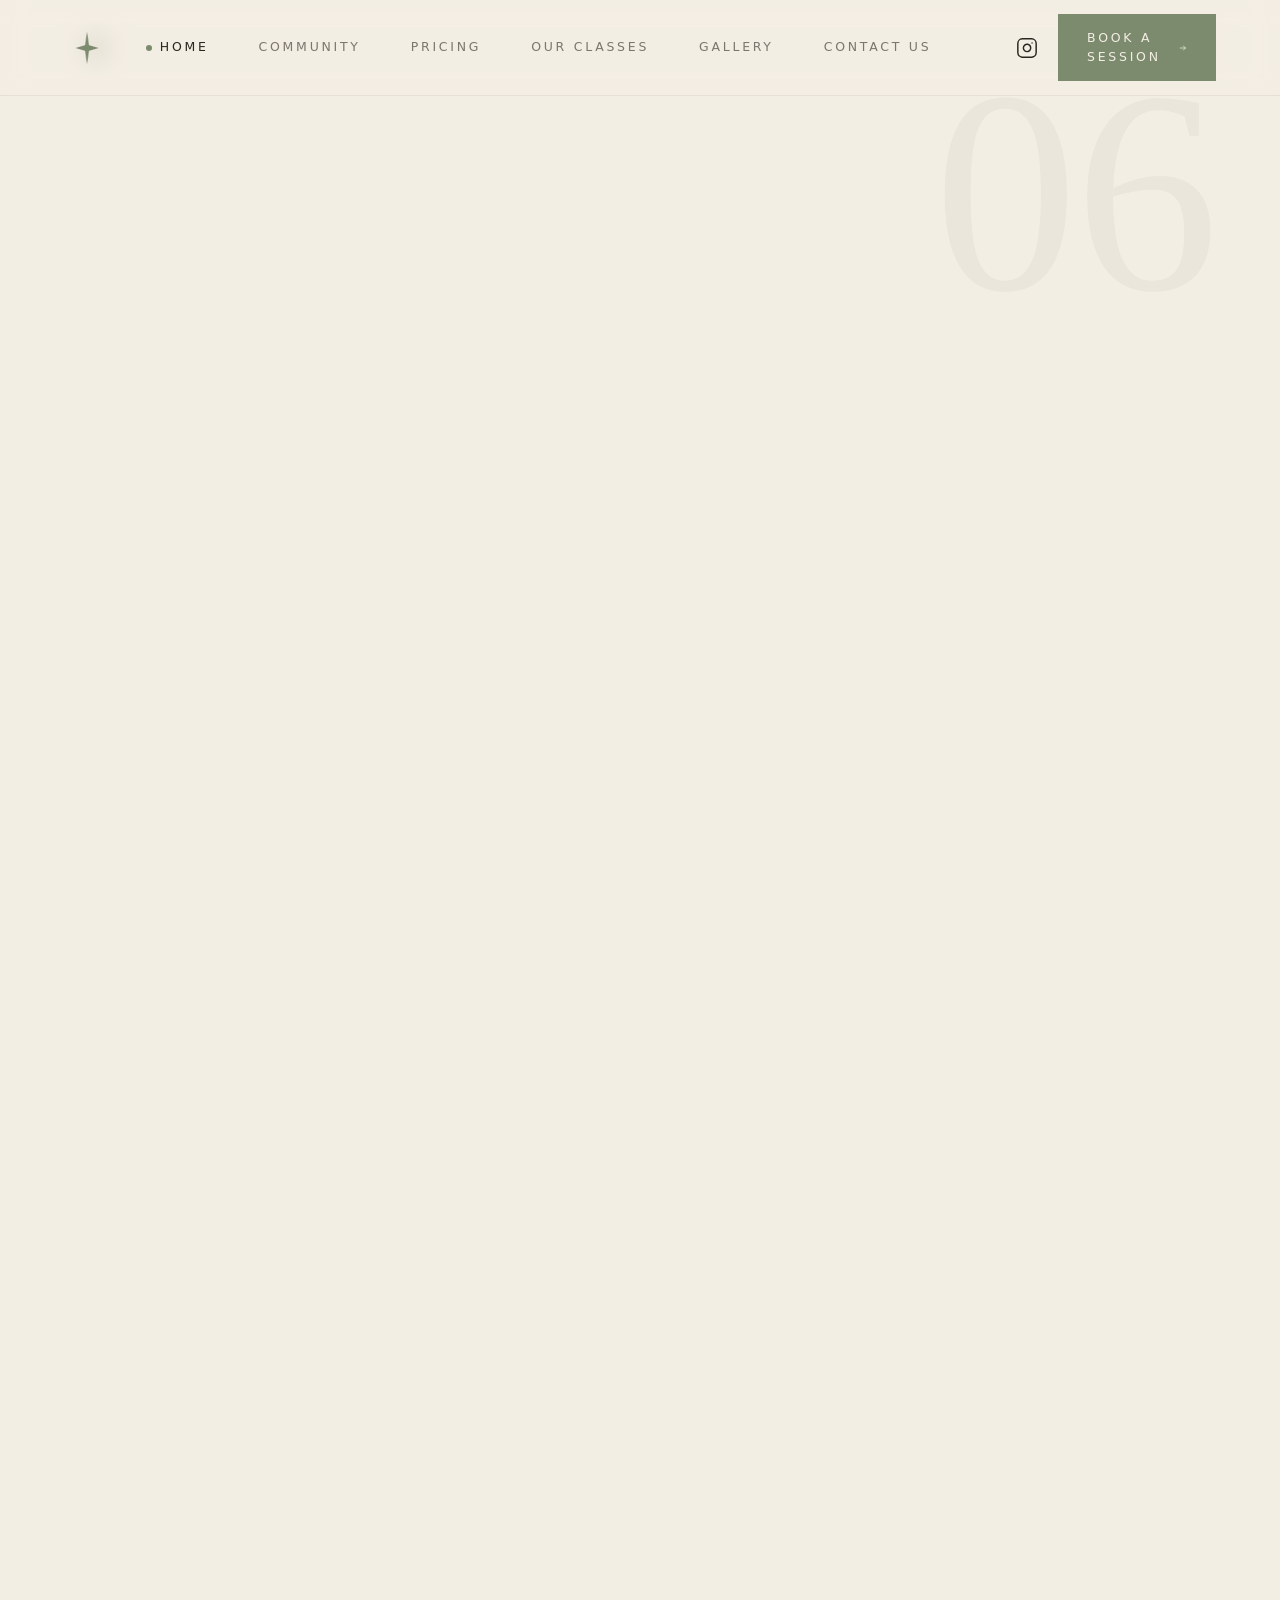
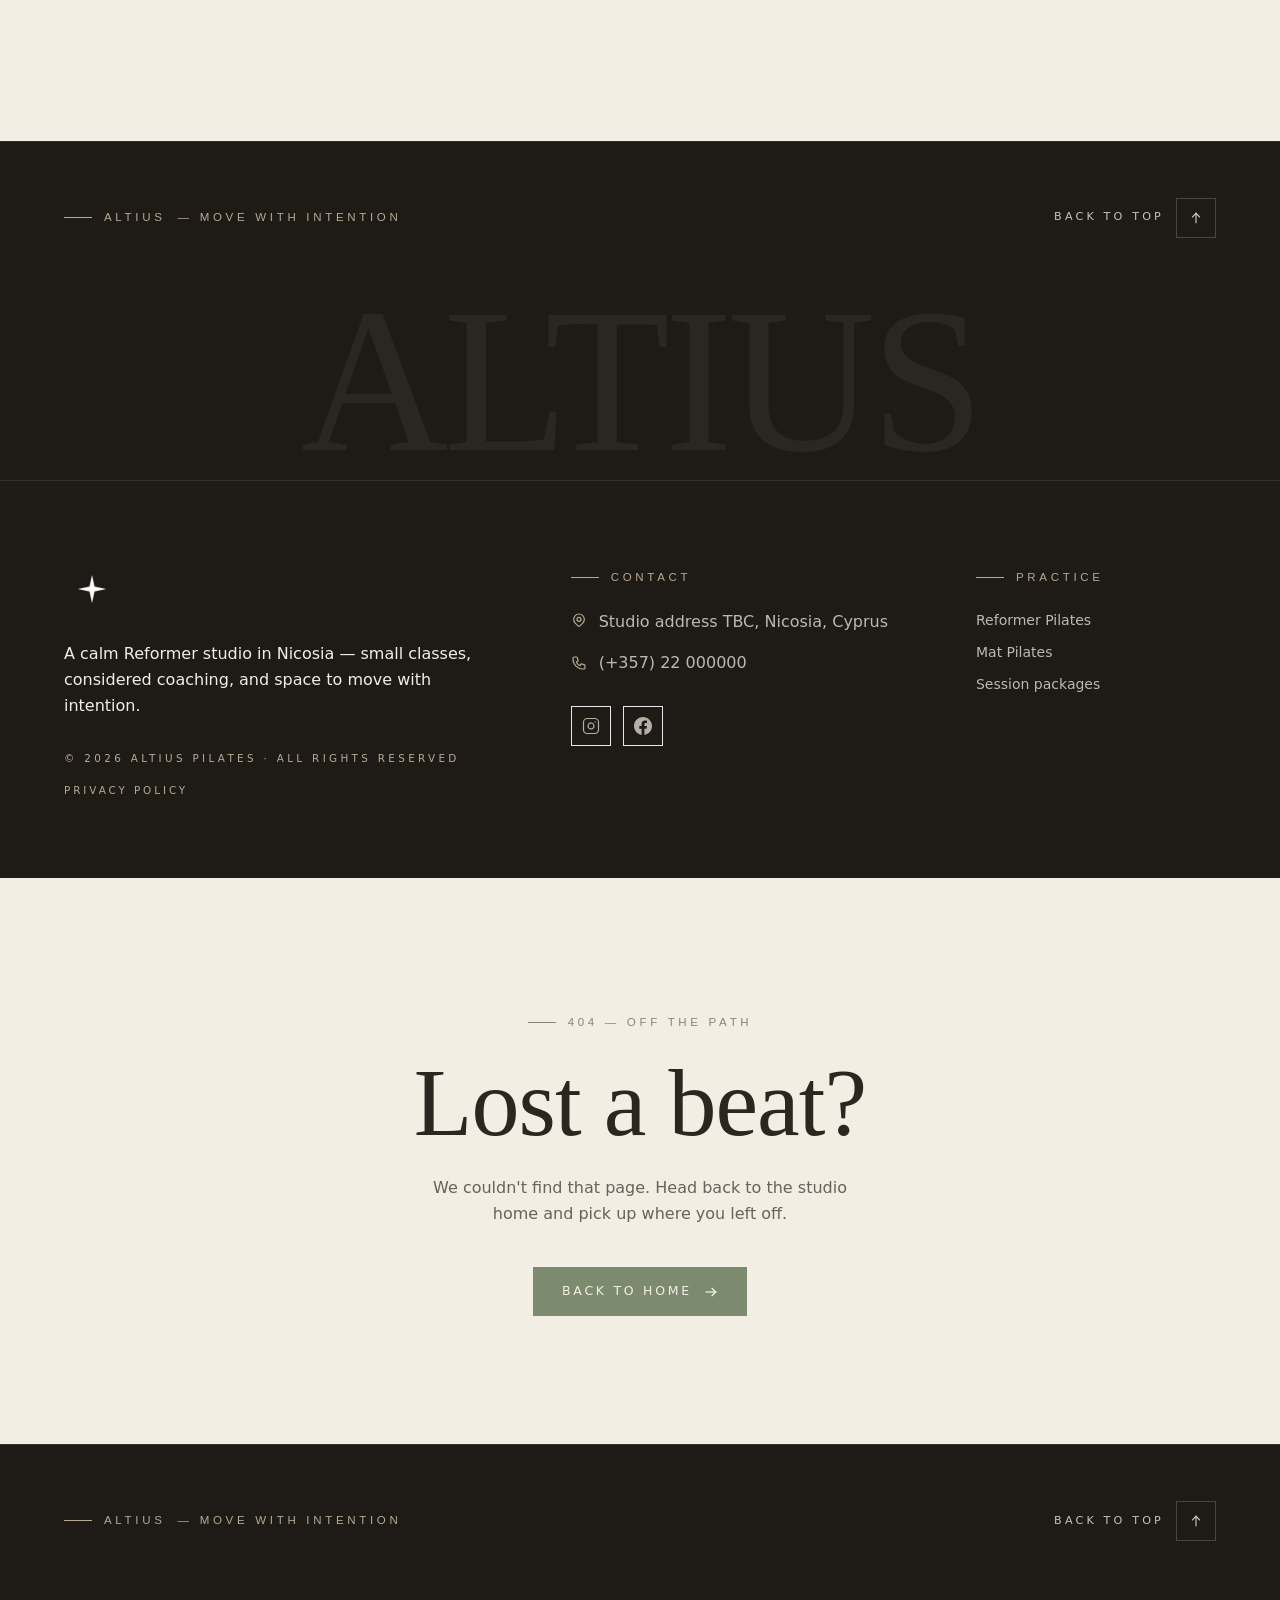
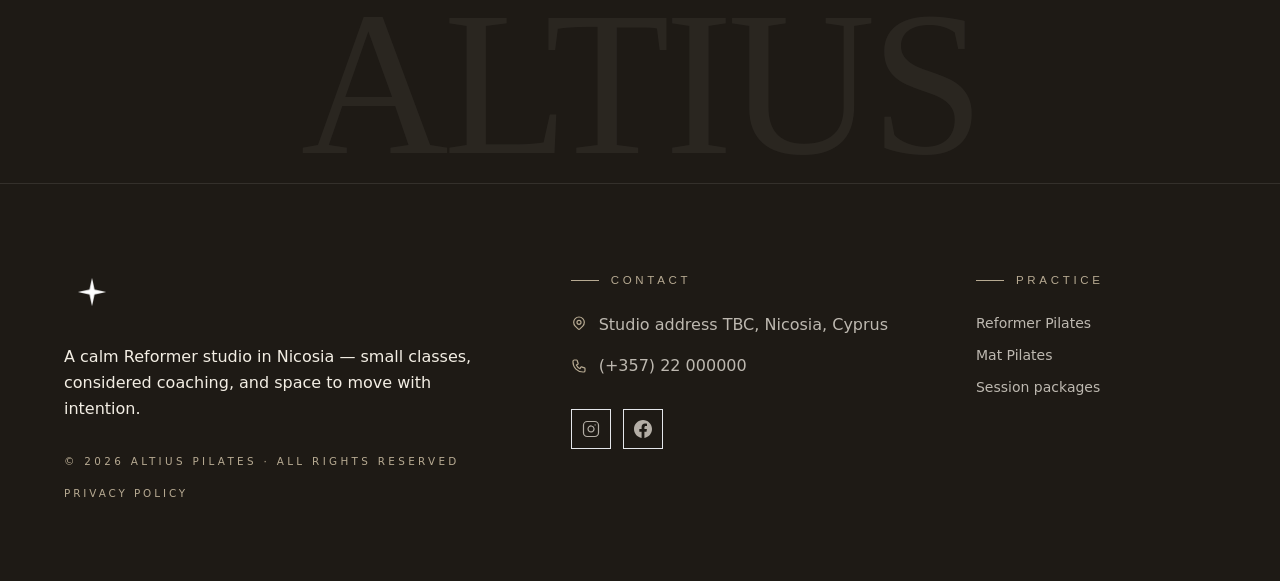
==== contact/index.html @ 701f4c94 "Deploy built site on Thu Aug 13 08:18:21 UTC 2026" ====
<!DOCTYPE html><html lang="en"><head><title data-rh="true">Contact Altius Pilates | Nicosia Reformer Studio</title><meta data-rh="true" name="robots" content="index, follow, max-image-preview:large, max-snippet:-1"><meta data-rh="true" name="twitter:description" content="Reformer Pilates in Nicosia, Cyprus. Small classes, private sessions, and a calm studio built to help you move with intention."><meta data-rh="true" name="description" content="Visit Altius Pilates at Studio address TBC, Nicosia, Cyprus. Call (+357) 22 000000. Book a first session or ask about Reformer classes."><meta data-rh="true" property="og:type" content="website"><meta data-rh="true" property="og:url" content="https://altiuspilatesstudio.com/contact/"><meta data-rh="true" property="og:title" content="Contact Altius Pilates | Nicosia Reformer Studio"><meta data-rh="true" property="og:description" content="Studio address TBC, Nicosia, Cyprus. (+357) 22 000000."><meta data-rh="true" name="twitter:card" content="summary_large_image"><meta data-rh="true" name="twitter:url" content="https://altiuspilatesstudio.com/contact/"><meta data-rh="true" name="twitter:title" content="Contact Altius Pilates | Nicosia Reformer Studio"><link data-rh="true" rel="canonical" href="https://altiuspilatesstudio.com/contact/"><script data-rh="true" type="application/ld+json">{"@context":"https://schema.org","@type":"ExerciseGym","@id":"https://altiuspilatesstudio.com/#studio","name":"Altius Pilates Reformer Studio","alternateName":"Altius Pilates","description":"Altius Pilates is a Reformer Pilates studio in Nicosia, Cyprus offering small-group classes, private sessions and beginner-friendly training.","url":"https://altiuspilatesstudio.com","telephone":"+35722000000","email":"info@altiuspilatesstudio.com","priceRange":"€€","image":["https://altiuspilatesstudio.com/Logo.png","https://altiuspilatesstudio.com/og-image.jpg"],"address":{"@type":"PostalAddress","streetAddress":"Studio address TBC","addressLocality":"Nicosia","addressRegion":"Nicosia District","postalCode":"1061","addressCountry":"CY"},"geo":{"@type":"GeoCoordinates","latitude":"35.1856","longitude":"33.3823"},"hasMap":"https://maps.google.com/?q=Nicosia+Cyprus","openingHoursSpecification":[{"@type":"OpeningHoursSpecification","dayOfWeek":["Monday","Tuesday","Wednesday","Thursday","Friday"],"opens":"08:00","closes":"20:00"},{"@type":"OpeningHoursSpecification","dayOfWeek":["Saturday"],"opens":"09:00","closes":"14:00"}],"sameAs":["https://www.instagram.com/altiuspilatesstudio/","https://www.facebook.com/altiuspilatesstudio/"],"amenityFeature":[{"@type":"LocationFeatureSpecification","name":"Reformer Pilates","value":true},{"@type":"LocationFeatureSpecification","name":"Mat Pilates","value":true},{"@type":"LocationFeatureSpecification","name":"Private Sessions","value":true},{"@type":"LocationFeatureSpecification","name":"Beginner Friendly","value":true}],"areaServed":{"@type":"City","name":"Nicosia","sameAs":"https://en.wikipedia.org/wiki/Nicosia"}}</script><script data-rh="true" type="application/ld+json">{"@context":"https://schema.org","@type":"Organization","name":"Altius Pilates","url":"https://altiuspilatesstudio.com","logo":"https://altiuspilatesstudio.com/Logo.png","sameAs":["https://www.instagram.com/altiuspilatesstudio/","https://www.facebook.com/altiuspilatesstudio/"],"contactPoint":{"@type":"ContactPoint","telephone":"+35722000000","contactType":"customer service","areaServed":"CY","availableLanguage":["English","Greek"]}}</script><script data-rh="true" type="application/ld+json">{"@context":"https://schema.org","@type":"WebSite","name":"Altius Pilates Reformer Studio","url":"https://altiuspilatesstudio.com","publisher":{"@id":"https://altiuspilatesstudio.com/#studio"}}</script><script data-rh="true" type="application/ld+json">{"@context":"https://schema.org","@type":"ItemList","itemListElement":[{"@type":"SiteNavigationElement","position":1,"name":"Pricing","description":"Reformer Pilates session packages from a single class to 16-session packs","url":"https://altiuspilatesstudio.com/pricing/"},{"@type":"SiteNavigationElement","position":2,"name":"Classes","description":"Reformer, mat, private and beginner Pilates classes","url":"https://altiuspilatesstudio.com/classes/"},{"@type":"SiteNavigationElement","position":3,"name":"Gallery","description":"A look inside the Altius Pilates reformer studio","url":"https://altiuspilatesstudio.com/gallery/"},{"@type":"SiteNavigationElement","position":4,"name":"Community","description":"Studio life and daily movement from the Altius circle","url":"https://altiuspilatesstudio.com/community/"},{"@type":"SiteNavigationElement","position":5,"name":"Contact","description":"Visit Altius Pilates at Studio address TBC, Nicosia, Cyprus","url":"https://altiuspilatesstudio.com/contact/"}]}</script><script data-rh="true" type="application/ld+json">{"@context":"https://schema.org","@type":"ContactPage","name":"Contact Altius Pilates Nicosia","description":"Visit Altius Pilates Reformer Studio at Studio address TBC, Nicosia, Cyprus. Call (+357) 22 000000.","url":"https://altiuspilatesstudio.com/contact/","mainEntity":{"@id":"https://altiuspilatesstudio.com/#studio"}}</script><script data-rh="true" type="application/ld+json">{"@context":"https://schema.org","@type":"BreadcrumbList","itemListElement":[{"@type":"ListItem","position":1,"name":"Home","item":"https://altiuspilatesstudio.com/"},{"@type":"ListItem","position":2,"name":"Contact","item":"https://altiuspilatesstudio.com/contact/"}]}</script>
    <meta charset="UTF-8">
    <meta name="viewport" content="width=device-width, initial-scale=1.0, viewport-fit=cover">

    <!-- Favicons / icons -->
    <link rel="icon" type="image/png" sizes="32x32" href="/favicon-32.png">
    <link rel="icon" type="image/png" sizes="16x16" href="/favicon-16.png">
    <link rel="apple-touch-icon" sizes="180x180" href="/apple-touch-icon.png">
    <link rel="manifest" href="/site.webmanifest">

    <!-- Site-wide, immutable meta. Per-page <title>, description,
         canonical, robots, OG url/title/description and Twitter
         url/title/description are owned by React (DefaultMeta +
         per-page <Head>) so each pre-rendered route gets the right
         values. -->
    <meta name="author" content="Altius Pilates Reformer Studio">
    <meta name="language" content="English">

    <!-- Geographic Meta Tags for Local SEO -->
    <meta name="geo.region" content="CY-01">
    <meta name="geo.placename" content="Nicosia">
    <meta name="geo.position" content="35.1856;33.3823">
    <meta name="ICBM" content="35.1856, 33.3823">

    <!-- Open Graph / Facebook — site-wide tags only.
         og:image / twitter:image URLs must match SITE_ORIGIN in src/shared/siteOrigin.ts -->
    <meta property="og:type" content="website">
    <meta property="og:image" content="https://altiuspilatesstudio.com/og-image.jpg">
    <meta property="og:image:type" content="image/jpeg">
    <meta property="og:image:width" content="1200">
    <meta property="og:image:height" content="630">
    <meta property="og:image:alt" content="Altius Pilates Reformer Studio in Nicosia, Cyprus">
    <meta property="og:locale" content="en_US">
    <meta property="og:site_name" content="Altius Pilates Nicosia">

    <!-- Twitter Card — site-wide tags only. -->
    <meta name="twitter:card" content="summary_large_image">
    <meta name="twitter:image" content="https://altiuspilatesstudio.com/og-image.jpg">
    <meta name="twitter:image:alt" content="Altius Pilates Reformer Studio in Nicosia, Cyprus">

    <!-- PWA / mobile theme -->
    <meta name="theme-color" content="#F3EEE4">
    <meta name="color-scheme" content="light">
    <meta name="apple-mobile-web-app-capable" content="yes">
    <meta name="mobile-web-app-capable" content="yes">
    <meta name="apple-mobile-web-app-status-bar-style" content="default">
    <meta name="apple-mobile-web-app-title" content="Altius Pilates">
    <meta name="format-detection" content="telephone=yes">

    <!-- Critical inline CSS: prevents white flash before bundle loads and reserves layout -->
    <style>
      html,
      body {
        margin: 0;
        padding: 0;
        background-color: #F3EEE4;
        color: #2B2620;
        min-height: 100%;
        font-family: "Montserrat", system-ui, -apple-system, "Segoe UI", Roboto, sans-serif;
      }
      #root {
        min-height: 100vh;
      }
    </style>
    <script type="module" crossorigin="" src="/assets/app-d149e1eb.js"></script>
    <link rel="modulepreload" crossorigin="" href="/assets/vendor-5b052182.js">
    <link rel="modulepreload" crossorigin="" href="/assets/react-68c4532c.js">
    <link rel="modulepreload" crossorigin="" href="/assets/ui-62d89ad9.js">
    <link rel="stylesheet" href="/assets/index-f68e1a5a.css">
  <link rel="preload" as="image" href="/assets/Logo-b134675a.png" crossorigin=""><link rel="preload" as="font" type="font/woff2" href="/assets/montserrat-latin-300-normal-a04fdaae.woff2" crossorigin=""><link rel="preload" as="font" type="font/woff2" href="/assets/montserrat-latin-300-normal-30a9d5f5.woff" crossorigin=""><link rel="preload" as="font" type="font/woff2" href="/assets/montserrat-latin-400-normal-e66bcd27.woff2" crossorigin=""><link rel="preload" as="font" type="font/woff2" href="/assets/montserrat-latin-400-normal-6a7d6a30.woff" crossorigin=""><link rel="preload" as="font" type="font/woff2" href="/assets/montserrat-latin-500-normal-2b53300f.woff2" crossorigin=""><link rel="preload" as="font" type="font/woff2" href="/assets/montserrat-latin-500-normal-7ad98b2c.woff" crossorigin=""><link rel="preload" as="font" type="font/woff2" href="/assets/montserrat-latin-600-normal-d857325c.woff2" crossorigin=""><link rel="preload" as="font" type="font/woff2" href="/assets/montserrat-latin-600-normal-97ec5882.woff" crossorigin=""><link rel="preload" as="font" type="font/woff2" href="/assets/fraunces-latin-400-normal-e558f394.woff2" crossorigin=""><link rel="preload" as="font" type="font/woff2" href="/assets/fraunces-latin-400-normal-69544243.woff" crossorigin=""><link rel="preload" as="font" type="font/woff2" href="/assets/fraunces-latin-500-normal-7975c1ef.woff2" crossorigin=""><link rel="preload" as="font" type="font/woff2" href="/assets/fraunces-latin-500-normal-3f090b71.woff" crossorigin=""><link rel="preload" as="font" type="font/woff2" href="/assets/fraunces-latin-600-normal-3a1de771.woff2" crossorigin=""><link rel="preload" as="font" type="font/woff2" href="/assets/fraunces-latin-600-normal-d78e988f.woff" crossorigin=""><link rel="modulepreload" crossorigin="" href="/assets/ContactPage-24940325.js"><link rel="preload" as="image" href="/assets/ContactUsPageGraphic-ad959aef.webp" crossorigin=""></head>
  <body>
    <div id="root" data-server-rendered="true"><a href="#main" class="skip-link">Skip to content</a><div class="app"><nav><div class="bg-canvas/50 backdrop-blur-md border-b border-ink/5 h-20 md:h-24 fixed top-0 z-30 flex items-center w-full transition-all duration-500 ease-out"><div class="mx-auto w-[92%] md:w-[90%] flex items-center justify-between gap-8"><a class="flex items-center group focus-ring py-1" aria-label="Altius Pilates home" href="/"><img src="/assets/Logo-b134675a.png" alt="Altius Pilates" width="120" height="120" decoding="async" class="h-12 md:h-16 w-auto transition-all duration-500"></a><button type="button" aria-label="Open navigation menu" aria-expanded="false" aria-controls="mobile-nav-drawer" class="inline-flex items-center justify-center w-12 h-12 border border-ink/15 text-ink hover:bg-ink hover:text-canvas active:bg-espresso active:text-canvas transition-colors duration-300"><svg xmlns="http://www.w3.org/2000/svg" viewBox="0 0 24 24" fill="currentColor" aria-hidden="true" class="h-5 w-5"><path fill-rule="evenodd" d="M3 6.75A.75.75 0 013.75 6h16.5a.75.75 0 010 1.5H3.75A.75.75 0 013 6.75zM3 12a.75.75 0 01.75-.75h16.5a.75.75 0 010 1.5H3.75A.75.75 0 013 12zm0 5.25a.75.75 0 01.75-.75h16.5a.75.75 0 010 1.5H3.75a.75.75 0 01-.75-.75z" clip-rule="evenodd"></path></svg></button></div></div><div class="fixed inset-0 z-40 bg-espresso/55 backdrop-blur-md transition-opacity duration-300 opacity-0 pointer-events-none" aria-hidden="true"></div><div id="mobile-nav-drawer" class="fixed right-0 top-0 z-50 h-[100dvh] w-[360px] max-w-[88vw] bg-canvas border-l border-ink/10
          flex flex-col transition-transform duration-500 ease-out
          translate-x-full" role="dialog" aria-modal="true" aria-label="Mobile navigation" aria-hidden="true"><div class="flex items-center justify-between px-6 sm:px-7 py-5 border-b border-ink/10"><span class="eyebrow text-stone">Menu</span><button type="button" aria-label="Close navigation menu" class="inline-flex items-center justify-center w-11 h-11 border border-ink/15 text-ink hover:bg-ink hover:text-canvas active:bg-espresso active:text-canvas transition-colors duration-300"><svg xmlns="http://www.w3.org/2000/svg" viewBox="0 0 24 24" fill="currentColor" aria-hidden="true" class="h-5 w-5"><path fill-rule="evenodd" d="M5.47 5.47a.75.75 0 011.06 0L12 10.94l5.47-5.47a.75.75 0 111.06 1.06L13.06 12l5.47 5.47a.75.75 0 11-1.06 1.06L12 13.06l-5.47 5.47a.75.75 0 01-1.06-1.06L10.94 12 5.47 6.53a.75.75 0 010-1.06z" clip-rule="evenodd"></path></svg></button></div><nav class="flex flex-col px-6 sm:px-7 py-6 gap-1 overflow-y-auto" aria-label="Primary navigation"><a class="group flex items-center gap-4 py-3.5 border-b border-ink/5 transition-colors duration-300 min-h-[48px] text-ink/70 hover:text-ink active:text-ink" href="/"><span class="text-xs font-mono text-stone tabular-nums w-6" aria-hidden="true">01</span><span class="display text-3xl">Home</span></a><a class="group flex items-center gap-4 py-3.5 border-b border-ink/5 transition-colors duration-300 min-h-[48px] text-ink/70 hover:text-ink active:text-ink" href="/community/"><span class="text-xs font-mono text-stone tabular-nums w-6" aria-hidden="true">02</span><span class="display text-3xl">Community</span></a><a class="group flex items-center gap-4 py-3.5 border-b border-ink/5 transition-colors duration-300 min-h-[48px] text-ink/70 hover:text-ink active:text-ink" href="/pricing/"><span class="text-xs font-mono text-stone tabular-nums w-6" aria-hidden="true">03</span><span class="display text-3xl">Pricing</span></a><a class="group flex items-center gap-4 py-3.5 border-b border-ink/5 transition-colors duration-300 min-h-[48px] text-ink/70 hover:text-ink active:text-ink" href="/classes/"><span class="text-xs font-mono text-stone tabular-nums w-6" aria-hidden="true">04</span><span class="display text-3xl">Our Classes</span></a><a class="group flex items-center gap-4 py-3.5 border-b border-ink/5 transition-colors duration-300 min-h-[48px] text-ink/70 hover:text-ink active:text-ink" href="/gallery/"><span class="text-xs font-mono text-stone tabular-nums w-6" aria-hidden="true">05</span><span class="display text-3xl">Gallery</span></a><a aria-current="page" class="group flex items-center gap-4 py-3.5 border-b border-ink/5 transition-colors duration-300 min-h-[48px] text-ink" href="/contact/"><span class="text-xs font-mono text-stone tabular-nums w-6" aria-hidden="true">06</span><span class="display text-3xl">Contact Us</span><span class="ml-auto h-1.5 w-1.5 rounded-full bg-sage-500" aria-hidden="true"></span></a></nav><div class="mt-auto px-6 sm:px-7 pb-8 pt-5 border-t border-ink/10 space-y-5"><a class="group inline-flex items-center justify-center gap-3 px-7 py-3.5 font-medium uppercase text-[0.78rem] tracking-[0.22em] transition-all duration-300 focus-ring bg-sage-500 text-canvas border border-sage-500 hover:bg-sage-700 hover:border-sage-700" href="/pricing/"><span>Book a session</span><svg width="14" height="14" viewBox="0 0 24 24" fill="none" stroke="currentColor" stroke-width="2.2" stroke-linecap="square" stroke-linejoin="miter" aria-hidden="true" class="transition-transform duration-300 group-hover:translate-x-1"><line x1="4" y1="12" x2="20" y2="12"></line><polyline points="14 6 20 12 14 18"></polyline></svg></a><a href="https://www.instagram.com/altiuspilatesstudio/" target="_blank" rel="noopener noreferrer" class="flex items-center justify-between min-h-[44px] py-2 text-ink/70 hover:text-ink active:text-ink transition-colors duration-300" aria-label="Visit our Instagram page (opens in a new tab)"><span class="text-xs uppercase tracking-[0.32em]">@altiuspilatesstudio</span><svg xmlns="http://www.w3.org/2000/svg" width="20" height="20" viewBox="0 0 24 24" fill="none" stroke="currentColor" stroke-width="1.6" stroke-linecap="round" stroke-linejoin="round" aria-hidden="true"><rect x="2" y="2" width="20" height="20" rx="5"></rect><path d="M16 11.37A4 4 0 1 1 12.63 8 4 4 0 0 1 16 11.37z"></path><line x1="17.5" y1="6.5" x2="17.51" y2="6.5"></line></svg></a></div></div></nav><main id="main"><section id="contactus" class="relative w-full bg-canvas py-24 md:py-32 overflow-hidden"><div class="mx-auto w-[92%] md:w-[90%]"><span class="hidden md:block absolute top-12 right-[5%] display text-ink/[0.04] text-[18rem] leading-none pointer-events-none select-none" aria-hidden="true">06</span><div class="flex flex-col md:flex-row md:items-end md:justify-between gap-8 mb-14 md:mb-20" style="opacity:0;transform:translateY(30px) translateZ(0)"><div><span class="eyebrow text-stone">06 — Visit</span><h2 class="display text-ink text-6xl sm:text-7xl md:text-8xl lg:text-9xl mt-6 leading-[0.92]">Let's<br><span class="text-sage-500">Talk.</span></h2></div><p class="max-w-sm text-ink/70 leading-relaxed md:text-right md:pb-3">Drop us a line, book a first session or just stop by the studio. We answer every message within 24 hours.</p></div><div class="grid grid-cols-1 lg:grid-cols-12 gap-10 lg:gap-16 items-start"><div class="lg:col-span-7" style="opacity:0;transform:translateY(30px) translateZ(0)"><form action="https://formspree.io/f/xxxxxxxx" method="POST" class="space-y-8"><div><label for="contact-name" class="block text-[0.65rem] uppercase tracking-[0.32em] text-stone mb-2">Name</label><input id="contact-name" class="no-focus-ring block w-full bg-transparent border-b border-ink/20 px-1 py-4 text-ink text-base placeholder:text-stone/75 placeholder:text-[0.78rem] placeholder:tracking-[0.22em] placeholder:uppercase focus:outline-none focus:border-sage-500 transition-colors duration-300" type="text" placeholder="Your full name" autocomplete="name" aria-invalid="false" name="name"></div><div><label for="contact-email" class="block text-[0.65rem] uppercase tracking-[0.32em] text-stone mb-2">Email</label><input id="contact-email" class="no-focus-ring block w-full bg-transparent border-b border-ink/20 px-1 py-4 text-ink text-base placeholder:text-stone/75 placeholder:text-[0.78rem] placeholder:tracking-[0.22em] placeholder:uppercase focus:outline-none focus:border-sage-500 transition-colors duration-300" type="email" inputmode="email" placeholder="you@example.com" autocomplete="email" aria-invalid="false" name="email"></div><div><label for="contact-message" class="block text-[0.65rem] uppercase tracking-[0.32em] text-stone mb-2">Message</label><textarea id="contact-message" class="no-focus-ring block w-full bg-transparent border-b border-ink/20 px-1 py-4 text-ink text-base placeholder:text-stone/75 placeholder:text-[0.78rem] placeholder:tracking-[0.22em] placeholder:uppercase focus:outline-none focus:border-sage-500 transition-colors duration-300 resize-none" rows="4" placeholder="Tell us how we can help..." aria-invalid="false" name="message"></textarea></div><button type="submit" class="group inline-flex items-center justify-center w-full sm:w-auto gap-3 px-7 py-4 bg-sage-500 hover:bg-sage-700 active:bg-sage-800 text-canvas text-[0.78rem] uppercase tracking-[0.22em] font-medium transition-colors duration-300 min-h-[48px]">Send Message<svg width="14" height="14" viewBox="0 0 24 24" fill="none" stroke="currentColor" stroke-width="2" aria-hidden="true" class="transition-transform duration-300 group-hover:translate-x-1"><line x1="4" y1="12" x2="20" y2="12" stroke-linecap="square"></line><polyline points="14 6 20 12 14 18" stroke-linecap="square" stroke-linejoin="miter"></polyline></svg></button></form></div><div class="lg:col-span-5 relative" style="opacity:0;transform:translateY(30px) translateZ(0)"><div class="relative overflow-hidden"><img src="/assets/ContactUsPageGraphic-ad959aef.webp" alt="Contact Altius Pilates — get in touch with our Reformer studio in Nicosia" width="1200" height="1200" loading="lazy" decoding="async" class="w-full object-cover"><div class="absolute inset-0 bg-gradient-to-t from-espresso/40 via-transparent to-transparent pointer-events-none"></div><div class="absolute bottom-5 left-5 right-5 flex items-center justify-between text-canvas/90 text-[0.65rem] uppercase tracking-[0.32em]"><span>Reach Out</span><span>Altius · Nicosia</span></div></div></div></div><div class="mt-20 grid grid-cols-1 lg:grid-cols-2 gap-10 lg:gap-16" style="opacity:0;transform:translateY(30px) translateZ(0)"><div><div class="flex items-end justify-between mb-8"><div><span class="eyebrow text-stone">Operating Hours</span><h3 class="display text-ink text-3xl md:text-4xl mt-3">When We're <span class="text-sage-500">Open</span></h3></div></div><div class="space-y-6"><ul class="divide-y divide-ink/10 border-t border-b border-ink/10"><li class="flex items-center justify-between py-4 md:py-5" style="opacity:0;transform:translateY(10px) translateZ(0)"><span class="text-ink/80 text-sm md:text-base">Monday — Friday</span><span class="text-ink font-mono text-sm md:text-base tracking-[0.18em]">08:00 — 20:00</span></li><li class="flex items-center justify-between py-4 md:py-5" style="opacity:0;transform:translateY(10px) translateZ(0)"><span class="text-ink/80 text-sm md:text-base">Saturday</span><span class="text-ink font-mono text-sm md:text-base tracking-[0.18em]">09:00 — 14:00</span></li><li class="flex items-center justify-between py-4 md:py-5" style="opacity:0;transform:translateY(10px) translateZ(0)"><span class="text-ink/80 text-sm md:text-base">Sunday</span><span class="text-ink font-mono text-sm md:text-base tracking-[0.18em]">Closed</span></li></ul><a href="tel:+35722000000" class="group flex items-center justify-between gap-4 p-5 md:p-6 border border-ink/10 hover:border-sage-500 transition-colors duration-300" style="opacity:0;transform:translateY(10px) translateZ(0)"><div class="flex items-center gap-4"><span class="inline-flex items-center justify-center w-11 h-11 border border-ink/15 text-sage-500 group-hover:bg-sage-500 group-hover:text-canvas group-hover:border-sage-500 transition-colors duration-300"><svg class="w-5 h-5" fill="none" stroke="currentColor" stroke-width="1.8" viewBox="0 0 24 24" aria-hidden="true"><path stroke-linecap="round" stroke-linejoin="round" d="M3 5a2 2 0 012-2h3.28a1 1 0 01.948.684l1.498 4.493a1 1 0 01-.502 1.21l-2.257 1.13a11.042 11.042 0 005.516 5.516l1.13-2.257a1 1 0 011.21-.502l4.493 1.498a1 1 0 01.684.949V19a2 2 0 01-2 2h-1C9.716 21 3 14.284 3 6V5z"></path></svg></span><div><span class="block text-[0.65rem] uppercase tracking-[0.32em] text-stone">Reception</span><span class="block text-ink font-medium text-base md:text-lg mt-0.5 group-hover:text-sage-600 transition-colors duration-300">(+357) 22 000000</span></div></div><span class="text-ink/40 group-hover:text-sage-500 transition-colors duration-300"><svg width="16" height="16" viewBox="0 0 24 24" fill="none" stroke="currentColor" stroke-width="2" aria-hidden="true"><line x1="4" y1="12" x2="20" y2="12" stroke-linecap="square"></line><polyline points="14 6 20 12 14 18" stroke-linecap="square" stroke-linejoin="miter"></polyline></svg></span></a></div></div><div><div class="flex items-end justify-between mb-8"><div><span class="eyebrow text-stone">Find Us</span><h3 class="display text-ink text-3xl md:text-4xl mt-3">The <span class="text-sage-500">Address</span></h3></div></div><div class="h-[350px] md:h-[450px] overflow-hidden border border-ink/10"><div class="relative w-full h-full bg-linen flex flex-col items-center justify-center p-8 text-center"><span class="inline-flex items-center justify-center w-14 h-14 border border-ink/15 text-sage-500 mb-5"><svg class="w-6 h-6" fill="none" stroke="currentColor" stroke-width="1.8" viewBox="0 0 24 24" aria-hidden="true"><path stroke-linecap="round" stroke-linejoin="round" d="M17.657 16.657L13.414 20.9a1.998 1.998 0 01-2.827 0l-4.244-4.243a8 8 0 1111.314 0z"></path><path stroke-linecap="round" stroke-linejoin="round" d="M15 11a3 3 0 11-6 0 3 3 0 016 0z"></path></svg></span><p class="display text-ink text-3xl md:text-4xl leading-[0.95]">Studio address TBC</p><p class="text-stone text-xs uppercase tracking-[0.32em] mt-3">Nicosia<!-- --> · Cyprus</p><div class="flex flex-col sm:flex-row gap-3 mt-7"><button type="button" class="inline-flex items-center justify-center px-6 py-3 bg-sage-500 hover:bg-sage-700 text-canvas text-[0.72rem] uppercase tracking-[0.22em] font-medium transition-colors duration-300">Load Map</button><a href="https://maps.google.com/?q=Nicosia+Cyprus" target="_blank" rel="noopener noreferrer" class="inline-flex items-center justify-center px-6 py-3 border border-ink/20 hover:bg-ink hover:text-canvas text-ink text-[0.72rem] uppercase tracking-[0.22em] font-medium transition-colors duration-300">Open in Google Maps</a></div><p class="text-stone/80 text-[0.65rem] uppercase tracking-[0.28em] mt-5 max-w-xs">Map hosted by Google · cookies set on load.</p></div></div></div></div></div></section></main><footer class="relative bg-espresso text-canvas border-t border-canvas/10 overflow-x-hidden"><div class="relative border-b border-canvas/10 md:overflow-hidden"><div class="relative z-10 mx-auto w-[92%] md:w-[90%] py-10 md:py-14 flex items-center justify-between gap-4 md:gap-6"><span class="eyebrow text-taupe whitespace-nowrap">Altius<span class="hidden sm:inline"> — <!-- -->Move with intention</span></span><button type="button" class="group inline-flex items-center gap-3 text-canvas/80 hover:text-canvas transition-colors duration-300 focus-ring" aria-label="Back to top of page"><span class="text-[0.7rem] uppercase tracking-[0.28em] font-medium whitespace-nowrap">Back to top</span><span class="inline-flex items-center justify-center w-10 h-10 border border-canvas/20 group-hover:bg-canvas group-hover:text-espresso transition-colors duration-300"><svg width="14" height="14" viewBox="0 0 24 24" fill="none" stroke="currentColor" stroke-width="2" aria-hidden="true"><line x1="12" y1="20" x2="12" y2="4" stroke-linecap="square"></line><polyline points="6 10 12 4 18 10" stroke-linecap="square" stroke-linejoin="miter"></polyline></svg></span></button></div><h2 aria-hidden="true" class="display text-canvas/[0.06] text-[22vw] sm:text-[24vw] md:text-[16vw] leading-[0.85] tracking-tight text-center select-none pointer-events-none pb-2 md:pb-3">ALTIUS</h2></div><div class="mx-auto w-[92%] md:w-[90%] py-16 md:py-20"><div class="grid grid-cols-1 md:grid-cols-12 gap-10 md:gap-16"><div class="md:col-span-5"><div class="mb-6"><img src="/assets/Logo-b134675a.png" alt="Altius Pilates" width="120" height="64" loading="lazy" decoding="async" class="h-14 w-auto brightness-0 invert"></div><p class="text-canvas/65 leading-relaxed max-w-md">A calm Reformer studio in Nicosia — small classes, considered coaching, and space to move with intention.</p><p class="mt-8 text-[0.65rem] tracking-[0.32em] uppercase text-taupe">© <!-- -->2026<!-- --> <!-- -->Altius Pilates<!-- --> · All Rights Reserved</p><nav class="mt-4 flex flex-wrap gap-x-6 gap-y-2" aria-label="Legal"><a class="text-[0.65rem] tracking-[0.28em] uppercase text-taupe hover:text-canvas transition-colors duration-300 focus-ring" href="/privacy/">Privacy Policy</a></nav></div><div class="md:col-span-4"><span class="eyebrow text-taupe">Contact</span><ul class="mt-6 space-y-4 text-canvas/75"><li><a href="https://maps.google.com/?q=Nicosia+Cyprus" target="_blank" rel="noopener noreferrer" class="group inline-flex items-start gap-3 hover:text-canvas transition-colors duration-300"><span class="text-taupe group-hover:text-sage-400 mt-0.5 transition-colors"><svg width="16" height="16" viewBox="0 0 24 24" fill="none" stroke="currentColor" stroke-width="1.8" aria-hidden="true"><path stroke-linecap="round" stroke-linejoin="round" d="M17.657 16.657L13.414 20.9a1.998 1.998 0 01-2.827 0l-4.244-4.243a8 8 0 1111.314 0z"></path><circle cx="12" cy="11" r="3"></circle></svg></span><span>Studio address TBC, Nicosia, Cyprus</span></a></li><li><a href="tel:+35722000000" class="group inline-flex items-center gap-3 hover:text-canvas transition-colors duration-300"><span class="text-taupe group-hover:text-sage-400 transition-colors"><svg width="16" height="16" viewBox="0 0 24 24" fill="none" stroke="currentColor" stroke-width="1.8" aria-hidden="true"><path stroke-linecap="round" stroke-linejoin="round" d="M3 5a2 2 0 012-2h3.28a1 1 0 01.948.684l1.498 4.493a1 1 0 01-.502 1.21l-2.257 1.13a11.042 11.042 0 005.516 5.516l1.13-2.257a1 1 0 011.21-.502l4.493 1.498a1 1 0 01.684.949V19a2 2 0 01-2 2h-1C9.716 21 3 14.284 3 6V5z"></path></svg></span><span>(+357) 22 000000</span></a></li></ul><div class="mt-7 flex items-center gap-3"><a href="https://www.instagram.com/altiuspilatesstudio/" target="_blank" rel="noopener noreferrer" class="inline-flex items-center justify-center w-10 h-10 border border-canvas/15 text-canvas/70 hover:bg-sage-500 hover:border-sage-500 hover:text-canvas transition-colors duration-300" aria-label="Instagram"><svg xmlns="http://www.w3.org/2000/svg" width="18" height="18" viewBox="0 0 24 24" fill="none" stroke="currentColor" stroke-width="1.6" stroke-linecap="round" stroke-linejoin="round" aria-hidden="true"><rect x="2" y="2" width="20" height="20" rx="5"></rect><path d="M16 11.37A4 4 0 1 1 12.63 8 4 4 0 0 1 16 11.37z"></path><line x1="17.5" y1="6.5" x2="17.51" y2="6.5"></line></svg></a><a href="https://www.facebook.com/altiuspilatesstudio/" target="_blank" rel="noopener noreferrer" class="inline-flex items-center justify-center w-10 h-10 border border-canvas/15 text-canvas/70 hover:bg-sage-500 hover:border-sage-500 hover:text-canvas transition-colors duration-300" aria-label="Facebook"><svg xmlns="http://www.w3.org/2000/svg" width="18" height="18" viewBox="0 0 24 24" fill="currentColor" aria-hidden="true"><path d="M24 12.073c0-6.627-5.373-12-12-12s-12 5.373-12 12c0 5.99 4.388 10.954 10.125 11.854v-8.385H7.078v-3.47h3.047V9.43c0-3.007 1.792-4.669 4.533-4.669 1.312 0 2.686.235 2.686.235v2.953H15.83c-1.491 0-1.956.925-1.956 1.874v2.25h3.328l-.532 3.47h-2.796v8.385C19.612 23.027 24 18.062 24 12.073z"></path></svg></a></div></div><div class="md:col-span-3"><span class="eyebrow text-taupe">Practice</span><ul class="mt-6 space-y-3 text-canvas/75 text-sm"><li><a class="hover:text-sage-300 transition-colors duration-200" href="/classes/">Reformer Pilates</a></li><li><a class="hover:text-sage-300 transition-colors duration-200" href="/classes/">Mat Pilates</a></li><li><a class="hover:text-sage-300 transition-colors duration-200" href="/pricing/">Session packages</a></li></ul></div></div></div></footer></div><script>window.__staticRouterHydrationData = JSON.parse("{\"loaderData\":{\"0\":null,\"0-5\":null},\"actionData\":null,\"errors\":null}");</script></div>
<script>window.__VITE_REACT_SSG_HASH__ = '7imhbdysi7'</script>
    
  

</body></html>
---- assets/index-f68e1a5a.css ----
@font-face{font-family:Montserrat;font-style:normal;font-display:swap;font-weight:300;src:url(/assets/montserrat-latin-300-normal-a04fdaae.woff2)format("woff2"),url(/assets/montserrat-latin-300-normal-30a9d5f5.woff)format("woff")}@font-face{font-family:Montserrat;font-style:normal;font-display:swap;font-weight:400;src:url(/assets/montserrat-latin-400-normal-e66bcd27.woff2)format("woff2"),url(/assets/montserrat-latin-400-normal-6a7d6a30.woff)format("woff")}@font-face{font-family:Montserrat;font-style:normal;font-display:swap;font-weight:500;src:url(/assets/montserrat-latin-500-normal-2b53300f.woff2)format("woff2"),url(/assets/montserrat-latin-500-normal-7ad98b2c.woff)format("woff")}@font-face{font-family:Montserrat;font-style:normal;font-display:swap;font-weight:600;src:url(/assets/montserrat-latin-600-normal-d857325c.woff2)format("woff2"),url(/assets/montserrat-latin-600-normal-97ec5882.woff)format("woff")}@font-face{font-family:Fraunces;font-style:normal;font-display:swap;font-weight:400;src:url(/assets/fraunces-latin-400-normal-e558f394.woff2)format("woff2"),url(/assets/fraunces-latin-400-normal-69544243.woff)format("woff")}@font-face{font-family:Fraunces;font-style:normal;font-display:swap;font-weight:500;src:url(/assets/fraunces-latin-500-normal-7975c1ef.woff2)format("woff2"),url(/assets/fraunces-latin-500-normal-3f090b71.woff)format("woff")}@font-face{font-family:Fraunces;font-style:normal;font-display:swap;font-weight:600;src:url(/assets/fraunces-latin-600-normal-3a1de771.woff2)format("woff2"),url(/assets/fraunces-latin-600-normal-d78e988f.woff)format("woff")}*,:before,:after{box-sizing:border-box;border:0 solid #e5e7eb}:before,:after{--tw-content:""}html{-webkit-text-size-adjust:100%;-moz-tab-size:4;tab-size:4;font-feature-settings:normal;font-family:Montserrat,system-ui,-apple-system,BlinkMacSystemFont,Segoe UI,Roboto,Noto Sans,Ubuntu,Cantarell,Helvetica Neue,sans-serif;line-height:1.5}body{line-height:inherit;margin:0}hr{height:0;color:inherit;border-top-width:1px}abbr:where([title]){-webkit-text-decoration:underline dotted;text-decoration:underline dotted}h1,h2,h3,h4,h5,h6{font-size:inherit;font-weight:inherit}a{color:inherit;-webkit-text-decoration:inherit;text-decoration:inherit}b,strong{font-weight:bolder}code,kbd,samp,pre{font-family:ui-monospace,SFMono-Regular,Menlo,Monaco,Consolas,Liberation Mono,Courier New,monospace;font-size:1em}small{font-size:80%}sub,sup{vertical-align:baseline;font-size:75%;line-height:0;position:relative}sub{bottom:-.25em}sup{top:-.5em}table{text-indent:0;border-color:inherit;border-collapse:collapse}button,input,optgroup,select,textarea{font-family:inherit;font-size:100%;font-weight:inherit;line-height:inherit;color:inherit;margin:0;padding:0}button,select{text-transform:none}button,[type=button],[type=reset],[type=submit]{-webkit-appearance:button;background-color:#0000;background-image:none}:-moz-focusring{outline:auto}:-moz-ui-invalid{box-shadow:none}progress{vertical-align:baseline}::-webkit-inner-spin-button{height:auto}::-webkit-outer-spin-button{height:auto}[type=search]{-webkit-appearance:textfield;outline-offset:-2px}::-webkit-search-decoration{-webkit-appearance:none}::-webkit-file-upload-button{-webkit-appearance:button;font:inherit}summary{display:list-item}blockquote,dl,dd,h1,h2,h3,h4,h5,h6,hr,figure,p,pre{margin:0}fieldset{margin:0;padding:0}legend{padding:0}ol,ul,menu{margin:0;padding:0;list-style:none}textarea{resize:vertical}input::-moz-placeholder{opacity:1;color:#9ca3af}textarea::-moz-placeholder{opacity:1;color:#9ca3af}input::placeholder,textarea::placeholder{opacity:1;color:#9ca3af}button,[role=button]{cursor:pointer}:disabled{cursor:default}img,svg,video,canvas,audio,iframe,embed,object{vertical-align:middle;display:block}img,video{max-width:100%;height:auto}[hidden]{display:none}*,:before,:after{--tw-border-spacing-x:0;--tw-border-spacing-y:0;--tw-translate-x:0;--tw-translate-y:0;--tw-rotate:0;--tw-skew-x:0;--tw-skew-y:0;--tw-scale-x:1;--tw-scale-y:1;--tw-pan-x: ;--tw-pan-y: ;--tw-pinch-zoom: ;--tw-scroll-snap-strictness:proximity;--tw-ordinal: ;--tw-slashed-zero: ;--tw-numeric-figure: ;--tw-numeric-spacing: ;--tw-numeric-fraction: ;--tw-ring-inset: ;--tw-ring-offset-width:0px;--tw-ring-offset-color:#fff;--tw-ring-color:#3b82f680;--tw-ring-offset-shadow:0 0 #0000;--tw-ring-shadow:0 0 #0000;--tw-shadow:0 0 #0000;--tw-shadow-colored:0 0 #0000;--tw-blur: ;--tw-brightness: ;--tw-contrast: ;--tw-grayscale: ;--tw-hue-rotate: ;--tw-invert: ;--tw-saturate: ;--tw-sepia: ;--tw-drop-shadow: ;--tw-backdrop-blur: ;--tw-backdrop-brightness: ;--tw-backdrop-contrast: ;--tw-backdrop-grayscale: ;--tw-backdrop-hue-rotate: ;--tw-backdrop-invert: ;--tw-backdrop-opacity: ;--tw-backdrop-saturate: ;--tw-backdrop-sepia: }::backdrop{--tw-border-spacing-x:0;--tw-border-spacing-y:0;--tw-translate-x:0;--tw-translate-y:0;--tw-rotate:0;--tw-skew-x:0;--tw-skew-y:0;--tw-scale-x:1;--tw-scale-y:1;--tw-pan-x: ;--tw-pan-y: ;--tw-pinch-zoom: ;--tw-scroll-snap-strictness:proximity;--tw-ordinal: ;--tw-slashed-zero: ;--tw-numeric-figure: ;--tw-numeric-spacing: ;--tw-numeric-fraction: ;--tw-ring-inset: ;--tw-ring-offset-width:0px;--tw-ring-offset-color:#fff;--tw-ring-color:#3b82f680;--tw-ring-offset-shadow:0 0 #0000;--tw-ring-shadow:0 0 #0000;--tw-shadow:0 0 #0000;--tw-shadow-colored:0 0 #0000;--tw-blur: ;--tw-brightness: ;--tw-contrast: ;--tw-grayscale: ;--tw-hue-rotate: ;--tw-invert: ;--tw-saturate: ;--tw-sepia: ;--tw-drop-shadow: ;--tw-backdrop-blur: ;--tw-backdrop-brightness: ;--tw-backdrop-contrast: ;--tw-backdrop-grayscale: ;--tw-backdrop-hue-rotate: ;--tw-backdrop-invert: ;--tw-backdrop-opacity: ;--tw-backdrop-saturate: ;--tw-backdrop-sepia: }.display{letter-spacing:-.01em;font-optical-sizing:auto;font-family:Fraunces,Iowan Old Style,Palatino,serif;font-weight:500;line-height:.95}.eyebrow{text-transform:uppercase;letter-spacing:.32em;color:var(--color-stone);align-items:center;gap:.75rem;font-family:Montserrat,sans-serif;font-size:.72rem;font-weight:500;display:inline-flex}.eyebrow:before{content:"";background:currentColor;width:28px;height:1px;display:inline-block}.hairline{background:linear-gradient(90deg,#0000 0%,#2b262024 20% 80%,#0000 100%);height:1px}.sr-only{clip:rect(0, 0, 0, 0);white-space:nowrap;border-width:0;width:1px;height:1px;margin:-1px;padding:0;position:absolute;overflow:hidden}.pointer-events-none{pointer-events:none}.visible{visibility:visible}.static{position:static}.fixed{position:fixed}.absolute{position:absolute}.relative{position:relative}.inset-0{top:0;bottom:0;left:0;right:0}.top-12{top:3rem}.right-\[5\%\]{right:5%}.bottom-5{bottom:1.25rem}.left-5{left:1.25rem}.right-5{right:1.25rem}.top-0{top:0}.left-0{left:0}.right-0{right:0}.bottom-3{bottom:.75rem}.right-3{right:.75rem}.-top-14{top:-3.5rem}.top-4{top:1rem}.left-4{left:1rem}.bottom-4{bottom:1rem}.right-4{right:1rem}.top-5{top:1.25rem}.top-1\/2{top:50%}.top-16{top:4rem}.z-10{z-index:10}.z-20{z-index:20}.z-30{z-index:30}.z-40{z-index:40}.z-50{z-index:50}.mx-auto{margin-left:auto;margin-right:auto}.-my-3{margin-top:-.75rem;margin-bottom:-.75rem}.my-14{margin-top:3.5rem;margin-bottom:3.5rem}.mb-2{margin-bottom:.5rem}.mr-0\.5{margin-right:.125rem}.mr-0{margin-right:0}.ml-1{margin-left:.25rem}.mt-3{margin-top:.75rem}.mt-2{margin-top:.5rem}.mt-0\.5{margin-top:.125rem}.mt-0{margin-top:0}.mt-6{margin-top:1.5rem}.mt-10{margin-top:2.5rem}.mb-5{margin-bottom:1.25rem}.mt-5{margin-top:1.25rem}.mb-16{margin-bottom:4rem}.mt-16{margin-top:4rem}.mt-7{margin-top:1.75rem}.mb-14{margin-bottom:3.5rem}.mt-20{margin-top:5rem}.mb-8{margin-bottom:2rem}.mb-6{margin-bottom:1.5rem}.mt-8{margin-top:2rem}.mt-4{margin-top:1rem}.mb-12{margin-bottom:3rem}.ml-auto{margin-left:auto}.mt-auto{margin-top:auto}.block{display:block}.inline-block{display:inline-block}.inline{display:inline}.flex{display:flex}.inline-flex{display:inline-flex}.grid{display:grid}.hidden{display:none}.aspect-square{aspect-ratio:1}.aspect-\[3\/1\]{aspect-ratio:3}.h-px{height:1px}.h-11{height:2.75rem}.h-5{height:1.25rem}.h-\[0\.85em\]{height:.85em}.h-12{height:3rem}.h-full{height:100%}.h-14{height:3.5rem}.h-6{height:1.5rem}.h-\[350px\]{height:350px}.h-10{height:2.5rem}.h-\[360px\]{height:360px}.h-9{height:2.25rem}.h-16{height:4rem}.h-\[2px\]{height:2px}.h-1\.5{height:.375rem}.h-1{height:.25rem}.h-20{height:5rem}.h-\[100dvh\]{height:100dvh}.max-h-\[78vh\]{max-height:78vh}.max-h-48{max-height:12rem}.min-h-\[60vh\]{min-height:60vh}.min-h-\[48px\]{min-height:48px}.min-h-\[12rem\]{min-height:12rem}.min-h-screen{min-height:100vh}.min-h-\[1\.25em\]{min-height:1.25em}.min-h-\[44px\]{min-height:44px}.min-h-\[440px\]{min-height:440px}.min-h-\[2\.75rem\]{min-height:2.75rem}.w-full{width:100%}.w-11{width:2.75rem}.w-5{width:1.25rem}.w-\[92\%\]{width:92%}.w-16{width:4rem}.w-\[2px\]{width:2px}.w-12{width:3rem}.w-14{width:3.5rem}.w-6{width:1.5rem}.w-10{width:2.5rem}.w-auto{width:auto}.w-9{width:2.25rem}.w-24{width:6rem}.w-px{width:1px}.w-8{width:2rem}.w-\[90\%\]{width:90%}.w-1\.5{width:.375rem}.w-1{width:.25rem}.w-\[360px\]{width:360px}.max-w-md{max-width:28rem}.max-w-sm{max-width:24rem}.max-w-xs{max-width:20rem}.max-w-\[95vw\]{max-width:95vw}.max-w-\[1200px\]{max-width:1200px}.max-w-\[44rem\]{max-width:44rem}.max-w-\[88vw\]{max-width:88vw}.max-w-2xl{max-width:42rem}.max-w-xl{max-width:36rem}.max-w-5xl{max-width:64rem}.max-w-3xl{max-width:48rem}.flex-1{flex:1}.shrink-0{flex-shrink:0}.-translate-y-1\/2{--tw-translate-y:-50%;transform:translate(var(--tw-translate-x), var(--tw-translate-y)) rotate(var(--tw-rotate)) skewX(var(--tw-skew-x)) skewY(var(--tw-skew-y)) scaleX(var(--tw-scale-x)) scaleY(var(--tw-scale-y))}.translate-x-0{--tw-translate-x:0px;transform:translate(var(--tw-translate-x), var(--tw-translate-y)) rotate(var(--tw-rotate)) skewX(var(--tw-skew-x)) skewY(var(--tw-skew-y)) scaleX(var(--tw-scale-x)) scaleY(var(--tw-scale-y))}.translate-x-full{--tw-translate-x:100%;transform:translate(var(--tw-translate-x), var(--tw-translate-y)) rotate(var(--tw-rotate)) skewX(var(--tw-skew-x)) skewY(var(--tw-skew-y)) scaleX(var(--tw-scale-x)) scaleY(var(--tw-scale-y))}.transform{transform:translate(var(--tw-translate-x), var(--tw-translate-y)) rotate(var(--tw-rotate)) skewX(var(--tw-skew-x)) skewY(var(--tw-skew-y)) scaleX(var(--tw-scale-x)) scaleY(var(--tw-scale-y))}@keyframes blink{0%,50%{opacity:1}51%,to{opacity:0}}.animate-blink{animation:1s infinite blink}@keyframes pulse{50%{opacity:.5}}.animate-pulse{animation:2s cubic-bezier(.4,0,.6,1) infinite pulse}.cursor-zoom-in{cursor:zoom-in}.touch-pan-y{--tw-pan-y:pan-y;touch-action:var(--tw-pan-x) var(--tw-pan-y) var(--tw-pinch-zoom)}.select-none{-webkit-user-select:none;user-select:none}.resize-none{resize:none}.resize{resize:both}.list-none{list-style-type:none}.grid-cols-1{grid-template-columns:repeat(1,minmax(0,1fr))}.grid-cols-3{grid-template-columns:repeat(3,minmax(0,1fr))}.flex-col{flex-direction:column}.flex-wrap{flex-wrap:wrap}.items-start{align-items:flex-start}.items-end{align-items:flex-end}.items-center{align-items:center}.items-baseline{align-items:baseline}.items-stretch{align-items:stretch}.justify-center{justify-content:center}.justify-between{justify-content:space-between}.gap-4{gap:1rem}.gap-3{gap:.75rem}.gap-8{gap:2rem}.gap-10{gap:2.5rem}.gap-2{gap:.5rem}.gap-5{gap:1.25rem}.gap-12{gap:3rem}.gap-7{gap:1.75rem}.gap-1{gap:.25rem}.gap-x-6{-moz-column-gap:1.5rem;column-gap:1.5rem}.gap-y-2{row-gap:.5rem}.gap-x-4{-moz-column-gap:1rem;column-gap:1rem}.space-y-6>:not([hidden])~:not([hidden]){--tw-space-y-reverse:0;margin-top:calc(1.5rem * calc(1 - var(--tw-space-y-reverse)));margin-bottom:calc(1.5rem * var(--tw-space-y-reverse))}.space-y-8>:not([hidden])~:not([hidden]){--tw-space-y-reverse:0;margin-top:calc(2rem * calc(1 - var(--tw-space-y-reverse)));margin-bottom:calc(2rem * var(--tw-space-y-reverse))}.space-y-4>:not([hidden])~:not([hidden]){--tw-space-y-reverse:0;margin-top:calc(1rem * calc(1 - var(--tw-space-y-reverse)));margin-bottom:calc(1rem * var(--tw-space-y-reverse))}.space-y-3>:not([hidden])~:not([hidden]){--tw-space-y-reverse:0;margin-top:calc(.75rem * calc(1 - var(--tw-space-y-reverse)));margin-bottom:calc(.75rem * var(--tw-space-y-reverse))}.space-y-5>:not([hidden])~:not([hidden]){--tw-space-y-reverse:0;margin-top:calc(1.25rem * calc(1 - var(--tw-space-y-reverse)));margin-bottom:calc(1.25rem * var(--tw-space-y-reverse))}.divide-y>:not([hidden])~:not([hidden]){--tw-divide-y-reverse:0;border-top-width:calc(1px * calc(1 - var(--tw-divide-y-reverse)));border-bottom-width:calc(1px * var(--tw-divide-y-reverse))}.divide-ink\/10>:not([hidden])~:not([hidden]){border-color:#2b26201a}.self-start{align-self:flex-start}.overflow-hidden{overflow:hidden}.overflow-y-auto{overflow-y:auto}.overflow-x-hidden{overflow-x:hidden}.whitespace-nowrap{white-space:nowrap}.rounded-full{border-radius:9999px}.border{border-width:1px}.border-0{border-width:0}.border-t{border-top-width:1px}.border-b{border-bottom-width:1px}.border-l{border-left-width:1px}.border-ink\/10{border-color:#2b26201a}.border-sage-500{--tw-border-opacity:1;border-color:rgb(124 138 110/var(--tw-border-opacity))}.border-ink\/25{border-color:#2b262040}.border-ink\/20{border-color:#2b262033}.border-canvas\/10{border-color:#f3eee41a}.border-canvas\/20{border-color:#f3eee433}.border-canvas\/40{border-color:#f3eee466}.border-canvas\/25{border-color:#f3eee440}.border-canvas\/30{border-color:#f3eee44d}.border-transparent{border-color:#0000}.border-ink\/5{border-color:#2b26200d}.bg-ink\/20{background-color:#2b262033}.bg-canvas{--tw-bg-opacity:1;background-color:rgb(243 238 228/var(--tw-bg-opacity))}.bg-sage-500{--tw-bg-opacity:1;background-color:rgb(124 138 110/var(--tw-bg-opacity))}.bg-transparent{background-color:#0000}.bg-current{background-color:currentColor}.bg-linen{--tw-bg-opacity:1;background-color:rgb(232 225 211/var(--tw-bg-opacity))}.bg-espresso{--tw-bg-opacity:1;background-color:rgb(30 26 21/var(--tw-bg-opacity))}.bg-canvas\/30{background-color:#f3eee44d}.bg-espresso\/40{background-color:#1e1a1566}.bg-ink\/25{background-color:#2b262040}.bg-ink\/30{background-color:#2b26204d}.bg-canvas\/80{background-color:#f3eee4cc}.bg-canvas\/50{background-color:#f3eee480}.bg-canvas\/90{background-color:#f3eee4e6}.bg-canvas\/40{background-color:#f3eee466}.bg-gradient-to-t{background-image:linear-gradient(to top, var(--tw-gradient-stops))}.bg-gradient-to-br{background-image:linear-gradient(to bottom right, var(--tw-gradient-stops))}.bg-gradient-to-b{background-image:linear-gradient(to bottom, var(--tw-gradient-stops))}.bg-\[radial-gradient\(ellipse_at_center\,_transparent_30\%\,_rgba\(243\,238\,228\,0\.55\)_100\%\)\]{background-image:radial-gradient(#0000 30%,#f3eee48c 100%)}.from-espresso\/40{--tw-gradient-from:#1e1a1566;--tw-gradient-to:#1e1a1500;--tw-gradient-stops:var(--tw-gradient-from), var(--tw-gradient-to)}.from-linen{--tw-gradient-from:#e8e1d3;--tw-gradient-to:#e8e1d300;--tw-gradient-stops:var(--tw-gradient-from), var(--tw-gradient-to)}.from-ink\/80{--tw-gradient-from:#2b2620cc;--tw-gradient-to:#2b262000;--tw-gradient-stops:var(--tw-gradient-from), var(--tw-gradient-to)}.from-canvas\/80{--tw-gradient-from:#f3eee4cc;--tw-gradient-to:#f3eee400;--tw-gradient-stops:var(--tw-gradient-from), var(--tw-gradient-to)}.from-espresso{--tw-gradient-from:#1e1a15;--tw-gradient-to:#1e1a1500;--tw-gradient-stops:var(--tw-gradient-from), var(--tw-gradient-to)}.from-canvas{--tw-gradient-from:#f3eee4;--tw-gradient-to:#f3eee400;--tw-gradient-stops:var(--tw-gradient-from), var(--tw-gradient-to)}.via-transparent{--tw-gradient-to:#0000;--tw-gradient-stops:var(--tw-gradient-from), transparent, var(--tw-gradient-to)}.via-sand{--tw-gradient-to:#d8cebb00;--tw-gradient-stops:var(--tw-gradient-from), #d8cebb, var(--tw-gradient-to)}.via-canvas\/70{--tw-gradient-to:#f3eee400;--tw-gradient-stops:var(--tw-gradient-from), #f3eee4b3, var(--tw-gradient-to)}.to-transparent{--tw-gradient-to:transparent}.to-linen{--tw-gradient-to:#e8e1d3}.to-canvas{--tw-gradient-to:#f3eee4}.to-espresso\/10{--tw-gradient-to:#1e1a151a}.object-contain{-o-object-fit:contain;object-fit:contain}.object-cover{-o-object-fit:cover;object-fit:cover}.object-center{-o-object-position:center;object-position:center}.p-5{padding:1.25rem}.p-8{padding:2rem}.p-0{padding:0}.p-7{padding:1.75rem}.p-6{padding:1.5rem}.py-4{padding-top:1rem;padding-bottom:1rem}.py-32{padding-top:8rem;padding-bottom:8rem}.px-7{padding-left:1.75rem;padding-right:1.75rem}.py-3\.5{padding-top:.875rem;padding-bottom:.875rem}.py-3{padding-top:.75rem;padding-bottom:.75rem}.py-24{padding-top:6rem;padding-bottom:6rem}.px-6{padding-left:1.5rem;padding-right:1.5rem}.px-1{padding-left:.25rem;padding-right:.25rem}.py-10{padding-top:2.5rem;padding-bottom:2.5rem}.py-16{padding-top:4rem;padding-bottom:4rem}.px-8{padding-left:2rem;padding-right:2rem}.px-0{padding-left:0;padding-right:0}.px-5{padding-left:1.25rem;padding-right:1.25rem}.py-2\.5{padding-top:.625rem;padding-bottom:.625rem}.py-2{padding-top:.5rem;padding-bottom:.5rem}.py-6{padding-top:1.5rem;padding-bottom:1.5rem}.py-1{padding-top:.25rem;padding-bottom:.25rem}.py-5{padding-top:1.25rem;padding-bottom:1.25rem}.py-7{padding-top:1.75rem;padding-bottom:1.75rem}.pt-10{padding-top:2.5rem}.pb-2{padding-bottom:.5rem}.pt-24{padding-top:6rem}.pb-10{padding-bottom:2.5rem}.pb-1\.5{padding-bottom:.375rem}.pb-1{padding-bottom:.25rem}.pb-6{padding-bottom:1.5rem}.pb-8{padding-bottom:2rem}.pt-5{padding-top:1.25rem}.pl-0{padding-left:0}.text-left{text-align:left}.text-center{text-align:center}.align-\[-0\.05em\]{vertical-align:-.05em}.font-mono{font-family:ui-monospace,SFMono-Regular,Menlo,Monaco,Consolas,Liberation Mono,Courier New,monospace}.text-\[0\.6rem\]{font-size:.6rem}.text-lg{font-size:1.125rem;line-height:1.75rem}.text-\[1\.95rem\]{font-size:1.95rem}.text-sm{font-size:.875rem;line-height:1.25rem}.text-\[0\.65rem\]{font-size:.65rem}.text-base{font-size:1rem;line-height:1.5rem}.text-6xl{font-size:3.75rem;line-height:1}.text-\[0\.78rem\]{font-size:.78rem}.text-4xl{font-size:2.25rem;line-height:2.5rem}.text-\[18rem\]{font-size:18rem}.text-2xl{font-size:1.5rem;line-height:2rem}.text-xs{font-size:.75rem;line-height:1rem}.text-3xl{font-size:1.875rem;line-height:2.25rem}.text-\[0\.72rem\]{font-size:.72rem}.text-\[0\.7rem\]{font-size:.7rem}.text-\[22vw\]{font-size:22vw}.text-\[0\.75rem\]{font-size:.75rem}.text-7xl{font-size:4.5rem;line-height:1}.text-5xl{font-size:3rem;line-height:1}.text-\[clamp\(2\.6rem\,10vw\,7rem\)\]{font-size:clamp(2.6rem,10vw,7rem)}.text-\[clamp\(3\.4rem\,14vw\,9\.5rem\)\]{font-size:clamp(3.4rem,14vw,9.5rem)}.text-\[2\.25rem\]{font-size:2.25rem}.text-\[0\.62rem\]{font-size:.62rem}.text-\[0\.95rem\]{font-size:.95rem}.font-medium{font-weight:500}.font-semibold{font-weight:600}.uppercase{text-transform:uppercase}.italic{font-style:italic}.tabular-nums{--tw-numeric-spacing:tabular-nums;font-variant-numeric:var(--tw-ordinal) var(--tw-slashed-zero) var(--tw-numeric-figure) var(--tw-numeric-spacing) var(--tw-numeric-fraction)}.leading-none{line-height:1}.leading-tight{line-height:1.25}.leading-\[0\.92\]{line-height:.92}.leading-relaxed{line-height:1.625}.leading-\[0\.95\]{line-height:.95}.leading-\[0\.85\]{line-height:.85}.leading-\[0\.88\]{line-height:.88}.tracking-\[0\.3em\]{letter-spacing:.3em}.tracking-\[0\.26em\]{letter-spacing:.26em}.tracking-\[0\.18em\]{letter-spacing:.18em}.tracking-\[0\.32em\]{letter-spacing:.32em}.tracking-\[0\.22em\]{letter-spacing:.22em}.tracking-\[0\.28em\]{letter-spacing:.28em}.tracking-wide{letter-spacing:.025em}.tracking-tight{letter-spacing:-.025em}.tracking-\[0\.45em\]{letter-spacing:.45em}.tracking-\[-0\.01em\]{letter-spacing:-.01em}.tracking-\[0\.4em\]{letter-spacing:.4em}.text-stone{--tw-text-opacity:1;color:rgb(140 130 114/var(--tw-text-opacity))}.text-sage-500{--tw-text-opacity:1;color:rgb(124 138 110/var(--tw-text-opacity))}.text-ink{--tw-text-opacity:1;color:rgb(43 38 32/var(--tw-text-opacity))}.text-ink\/80{color:#2b2620cc}.text-ink\/40{color:#2b262066}.text-ink\/70{color:#2b2620b3}.text-canvas{--tw-text-opacity:1;color:rgb(243 238 228/var(--tw-text-opacity))}.text-ink\/\[0\.04\]{color:#2b26200a}.text-stone\/80{color:#8c8272cc}.text-sage-700{--tw-text-opacity:1;color:rgb(78 88 68/var(--tw-text-opacity))}.text-canvas\/90{color:#f3eee4e6}.text-taupe{--tw-text-opacity:1;color:rgb(183 170 146/var(--tw-text-opacity))}.text-canvas\/80{color:#f3eee4cc}.text-canvas\/\[0\.06\]{color:#f3eee40f}.text-canvas\/75{color:#f3eee4bf}.text-canvas\/70{color:#f3eee4b3}.text-ink\/30{color:#2b26204d}.text-canvas\/40{color:#f3eee466}.text-ink\/\[0\.06\]{color:#2b26200f}.text-ink\/50{color:#2b262080}.text-sage-600{--tw-text-opacity:1;color:rgb(99 112 86/var(--tw-text-opacity))}.text-ink\/60{color:#2b262099}.text-sage-300{--tw-text-opacity:1;color:rgb(168 184 150/var(--tw-text-opacity))}.text-ink\/75{color:#2b2620bf}.text-ink\/90{color:#2b2620e6}.opacity-0{opacity:0}.opacity-100{opacity:1}.opacity-50{opacity:.5}.opacity-\[0\.07\]{opacity:.07}.opacity-90{opacity:.9}.opacity-\[0\.08\]{opacity:.08}.mix-blend-multiply{mix-blend-mode:multiply}.mix-blend-difference{mix-blend-mode:difference}.shadow-deep{--tw-shadow:0 30px 80px -30px #1e1a1559;--tw-shadow-colored:0 30px 80px -30px var(--tw-shadow-color);box-shadow:var(--tw-ring-offset-shadow,0 0 #0000), var(--tw-ring-shadow,0 0 #0000), var(--tw-shadow)}.outline{outline-style:solid}.ring-1{--tw-ring-offset-shadow:var(--tw-ring-inset) 0 0 0 var(--tw-ring-offset-width) var(--tw-ring-offset-color);--tw-ring-shadow:var(--tw-ring-inset) 0 0 0 calc(1px + var(--tw-ring-offset-width)) var(--tw-ring-color);box-shadow:var(--tw-ring-offset-shadow), var(--tw-ring-shadow), var(--tw-shadow,0 0 #0000)}.ring-sage-500{--tw-ring-opacity:1;--tw-ring-color:rgb(124 138 110/var(--tw-ring-opacity))}.blur{--tw-blur:blur(8px);filter:var(--tw-blur) var(--tw-brightness) var(--tw-contrast) var(--tw-grayscale) var(--tw-hue-rotate) var(--tw-invert) var(--tw-saturate) var(--tw-sepia) var(--tw-drop-shadow)}.brightness-0{--tw-brightness:brightness(0);filter:var(--tw-blur) var(--tw-brightness) var(--tw-contrast) var(--tw-grayscale) var(--tw-hue-rotate) var(--tw-invert) var(--tw-saturate) var(--tw-sepia) var(--tw-drop-shadow)}.invert{--tw-invert:invert(100%);filter:var(--tw-blur) var(--tw-brightness) var(--tw-contrast) var(--tw-grayscale) var(--tw-hue-rotate) var(--tw-invert) var(--tw-saturate) var(--tw-sepia) var(--tw-drop-shadow)}.filter{filter:var(--tw-blur) var(--tw-brightness) var(--tw-contrast) var(--tw-grayscale) var(--tw-hue-rotate) var(--tw-invert) var(--tw-saturate) var(--tw-sepia) var(--tw-drop-shadow)}.backdrop-blur-md{--tw-backdrop-blur:blur(12px);-webkit-backdrop-filter:var(--tw-backdrop-blur) var(--tw-backdrop-brightness) var(--tw-backdrop-contrast) var(--tw-backdrop-grayscale) var(--tw-backdrop-hue-rotate) var(--tw-backdrop-invert) var(--tw-backdrop-opacity) var(--tw-backdrop-saturate) var(--tw-backdrop-sepia);backdrop-filter:var(--tw-backdrop-blur) var(--tw-backdrop-brightness) var(--tw-backdrop-contrast) var(--tw-backdrop-grayscale) var(--tw-backdrop-hue-rotate) var(--tw-backdrop-invert) var(--tw-backdrop-opacity) var(--tw-backdrop-saturate) var(--tw-backdrop-sepia)}.backdrop-blur-sm{--tw-backdrop-blur:blur(4px);-webkit-backdrop-filter:var(--tw-backdrop-blur) var(--tw-backdrop-brightness) var(--tw-backdrop-contrast) var(--tw-backdrop-grayscale) var(--tw-backdrop-hue-rotate) var(--tw-backdrop-invert) var(--tw-backdrop-opacity) var(--tw-backdrop-saturate) var(--tw-backdrop-sepia);backdrop-filter:var(--tw-backdrop-blur) var(--tw-backdrop-brightness) var(--tw-backdrop-contrast) var(--tw-backdrop-grayscale) var(--tw-backdrop-hue-rotate) var(--tw-backdrop-invert) var(--tw-backdrop-opacity) var(--tw-backdrop-saturate) var(--tw-backdrop-sepia)}.backdrop-blur-xl{--tw-backdrop-blur:blur(24px);-webkit-backdrop-filter:var(--tw-backdrop-blur) var(--tw-backdrop-brightness) var(--tw-backdrop-contrast) var(--tw-backdrop-grayscale) var(--tw-backdrop-hue-rotate) var(--tw-backdrop-invert) var(--tw-backdrop-opacity) var(--tw-backdrop-saturate) var(--tw-backdrop-sepia);backdrop-filter:var(--tw-backdrop-blur) var(--tw-backdrop-brightness) var(--tw-backdrop-contrast) var(--tw-backdrop-grayscale) var(--tw-backdrop-hue-rotate) var(--tw-backdrop-invert) var(--tw-backdrop-opacity) var(--tw-backdrop-saturate) var(--tw-backdrop-sepia)}.transition{transition-property:color,background-color,border-color,text-decoration-color,fill,stroke,opacity,box-shadow,transform,filter,-webkit-backdrop-filter,backdrop-filter;transition-duration:.15s;transition-timing-function:cubic-bezier(.4,0,.2,1)}.transition-colors{transition-property:color,background-color,border-color,text-decoration-color,fill,stroke;transition-duration:.15s;transition-timing-function:cubic-bezier(.4,0,.2,1)}.transition-all{transition-property:all;transition-duration:.15s;transition-timing-function:cubic-bezier(.4,0,.2,1)}.transition-transform{transition-property:transform;transition-duration:.15s;transition-timing-function:cubic-bezier(.4,0,.2,1)}.transition-opacity{transition-property:opacity;transition-duration:.15s;transition-timing-function:cubic-bezier(.4,0,.2,1)}.transition-\[max-height\,opacity\]{transition-property:max-height,opacity;transition-duration:.15s;transition-timing-function:cubic-bezier(.4,0,.2,1)}.duration-500{transition-duration:.5s}.duration-300{transition-duration:.3s}.duration-700{transition-duration:.7s}.duration-200{transition-duration:.2s}.duration-1000{transition-duration:1s}.ease-out{transition-timing-function:cubic-bezier(0,0,.2,1)}.text-shadow-deep{text-shadow:0 2px 24px #1e1a1547}.focus-ring:focus-visible{outline:2px solid var(--color-sage);outline-offset:3px}.skip-link{z-index:100;background:var(--color-sage);color:var(--color-canvas);letter-spacing:.2em;text-transform:uppercase;padding:.6rem 1.1rem;font-size:.78rem;font-weight:500;transition:transform .25s cubic-bezier(.22,1,.36,1);position:fixed;top:.75rem;left:.75rem;transform:translateY(-150%)}.skip-link:focus{outline:none;transform:translateY(0)}.skip-link:focus-visible{outline:none;transform:translateY(0)}:root{--color-canvas:#f3eee4;--color-linen:#e8e1d3;--color-sand:#d8cebb;--color-taupe:#b7aa92;--color-stone:#8c8272;--color-ink:#2b2620;--color-espresso:#1e1a15;--color-sage:#7c8a6e;--color-sage-deep:#4e5844;--lightningcss-light:initial;--lightningcss-dark: ;color-scheme:light}html{scroll-behavior:smooth}@media (prefers-reduced-motion:reduce){html{scroll-behavior:auto}}html,body,#root,.app{font-optical-sizing:auto;background-color:var(--color-canvas);color:var(--color-ink);-webkit-font-smoothing:antialiased;-moz-osx-font-smoothing:grayscale;text-rendering:optimizelegibility;-webkit-tap-highlight-color:transparent;font-family:Montserrat,system-ui,-apple-system,BlinkMacSystemFont,Segoe UI,Roboto,Noto Sans,Ubuntu,Cantarell,Helvetica Neue,sans-serif;font-style:normal;font-weight:400}html,body{overflow-x:hidden}button,a,[role=button],[role=tab],input[type=submit],input[type=button]{touch-action:manipulation}a:focus-visible{outline:2px solid var(--color-sage);outline-offset:3px;border-radius:2px}button:focus-visible{outline:2px solid var(--color-sage);outline-offset:3px;border-radius:2px}input:focus-visible{outline:2px solid var(--color-sage);outline-offset:3px;border-radius:2px}select:focus-visible{outline:2px solid var(--color-sage);outline-offset:3px;border-radius:2px}textarea:focus-visible{outline:2px solid var(--color-sage);outline-offset:3px;border-radius:2px}summary:focus-visible{outline:2px solid var(--color-sage);outline-offset:3px;border-radius:2px}[tabindex]:focus-visible{outline:2px solid var(--color-sage);outline-offset:3px;border-radius:2px}[role=button]:focus-visible{outline:2px solid var(--color-sage);outline-offset:3px;border-radius:2px}[role=tab]:focus-visible{outline:2px solid var(--color-sage);outline-offset:3px;border-radius:2px}.no-focus-ring:focus-visible{outline:none}::selection{background:var(--color-sage);color:var(--color-canvas)}@media (min-width:1060px){::-webkit-scrollbar{width:10px}::-webkit-scrollbar-track{background:#f3eee4}::-webkit-scrollbar-thumb{background:#b7aa92;border-radius:999px}::-webkit-scrollbar-thumb:hover{background:#7c8a6e}}.placeholder\:text-\[0\.78rem\]::placeholder{font-size:.78rem}.placeholder\:uppercase::placeholder{text-transform:uppercase}.placeholder\:tracking-\[0\.22em\]::placeholder{letter-spacing:.22em}.placeholder\:text-stone\/75::placeholder{color:#8c8272bf}.first\:mt-0:first-child{margin-top:0}.first\:border-t-0:first-child{border-top-width:0}.first\:pt-0:first-child{padding-top:0}.last\:border-b:last-child{border-bottom-width:1px}.hover\:border-sage-500:hover{--tw-border-opacity:1;border-color:rgb(124 138 110/var(--tw-border-opacity))}.hover\:border-sage-700:hover{--tw-border-opacity:1;border-color:rgb(78 88 68/var(--tw-border-opacity))}.hover\:border-ink:hover{--tw-border-opacity:1;border-color:rgb(43 38 32/var(--tw-border-opacity))}.hover\:border-sage-500\/70:hover{border-color:#7c8a6eb3}.hover\:bg-sage-700:hover{--tw-bg-opacity:1;background-color:rgb(78 88 68/var(--tw-bg-opacity))}.hover\:bg-ink:hover{--tw-bg-opacity:1;background-color:rgb(43 38 32/var(--tw-bg-opacity))}.hover\:bg-sage-500:hover{--tw-bg-opacity:1;background-color:rgb(124 138 110/var(--tw-bg-opacity))}.hover\:bg-canvas:hover{--tw-bg-opacity:1;background-color:rgb(243 238 228/var(--tw-bg-opacity))}.hover\:text-canvas:hover{--tw-text-opacity:1;color:rgb(243 238 228/var(--tw-text-opacity))}.hover\:text-sage-600:hover{--tw-text-opacity:1;color:rgb(99 112 86/var(--tw-text-opacity))}.hover\:text-sage-300:hover{--tw-text-opacity:1;color:rgb(168 184 150/var(--tw-text-opacity))}.hover\:text-espresso:hover{--tw-text-opacity:1;color:rgb(30 26 21/var(--tw-text-opacity))}.hover\:text-ink:hover{--tw-text-opacity:1;color:rgb(43 38 32/var(--tw-text-opacity))}.hover\:text-sage-500:hover{--tw-text-opacity:1;color:rgb(124 138 110/var(--tw-text-opacity))}.hover\:opacity-90:hover{opacity:.9}.focus\:border-sage-500:focus{--tw-border-opacity:1;border-color:rgb(124 138 110/var(--tw-border-opacity))}.focus\:outline-none:focus{outline-offset:2px;outline:2px solid #0000}.active\:bg-sage-800:active{--tw-bg-opacity:1;background-color:rgb(58 65 52/var(--tw-bg-opacity))}.active\:bg-espresso:active{--tw-bg-opacity:1;background-color:rgb(30 26 21/var(--tw-bg-opacity))}.active\:text-canvas:active{--tw-text-opacity:1;color:rgb(243 238 228/var(--tw-text-opacity))}.active\:text-ink:active{--tw-text-opacity:1;color:rgb(43 38 32/var(--tw-text-opacity))}.active\:text-sage-400:active{--tw-text-opacity:1;color:rgb(138 156 123/var(--tw-text-opacity))}.group:hover .group-hover\:w-20{width:5rem}.group:hover .group-hover\:translate-x-1{--tw-translate-x:.25rem;transform:translate(var(--tw-translate-x), var(--tw-translate-y)) rotate(var(--tw-rotate)) skewX(var(--tw-skew-x)) skewY(var(--tw-skew-y)) scaleX(var(--tw-scale-x)) scaleY(var(--tw-scale-y))}.group:hover .group-hover\:scale-105{--tw-scale-x:1.05;--tw-scale-y:1.05;transform:translate(var(--tw-translate-x), var(--tw-translate-y)) rotate(var(--tw-rotate)) skewX(var(--tw-skew-x)) skewY(var(--tw-skew-y)) scaleX(var(--tw-scale-x)) scaleY(var(--tw-scale-y))}.group:hover .group-hover\:border-sage-500{--tw-border-opacity:1;border-color:rgb(124 138 110/var(--tw-border-opacity))}.group:hover .group-hover\:border-ink\/25{border-color:#2b262040}.group\/btn:hover .group-hover\/btn\:border-sage-500{--tw-border-opacity:1;border-color:rgb(124 138 110/var(--tw-border-opacity))}.group:hover .group-hover\:border-canvas\/20{border-color:#f3eee433}.group:hover .group-hover\:bg-sage-500{--tw-bg-opacity:1;background-color:rgb(124 138 110/var(--tw-bg-opacity))}.group:hover .group-hover\:bg-canvas{--tw-bg-opacity:1;background-color:rgb(243 238 228/var(--tw-bg-opacity))}.group\/btn:hover .group-hover\/btn\:bg-sage-500{--tw-bg-opacity:1;background-color:rgb(124 138 110/var(--tw-bg-opacity))}.group:hover .group-hover\:bg-sage-400{--tw-bg-opacity:1;background-color:rgb(138 156 123/var(--tw-bg-opacity))}.group:hover .group-hover\:text-canvas{--tw-text-opacity:1;color:rgb(243 238 228/var(--tw-text-opacity))}.group:hover .group-hover\:text-sage-600{--tw-text-opacity:1;color:rgb(99 112 86/var(--tw-text-opacity))}.group:hover .group-hover\:text-sage-500{--tw-text-opacity:1;color:rgb(124 138 110/var(--tw-text-opacity))}.group:hover .group-hover\:text-espresso{--tw-text-opacity:1;color:rgb(30 26 21/var(--tw-text-opacity))}.group:hover .group-hover\:text-sage-400{--tw-text-opacity:1;color:rgb(138 156 123/var(--tw-text-opacity))}.group:hover .group-hover\:opacity-100{opacity:1}.group:hover .group-hover\:opacity-80{opacity:.8}.group:hover .group-hover\:opacity-70{opacity:.7}.group:hover .group-hover\:opacity-95{opacity:.95}@media (min-width:480px){.xs\:flex-row{flex-direction:row}.xs\:items-center{align-items:center}.xs\:gap-x-6{-moz-column-gap:1.5rem;column-gap:1.5rem}.xs\:pt-28{padding-top:7rem}.xs\:text-xl{font-size:1.25rem;line-height:1.75rem}.xs\:text-4xl{font-size:2.25rem;line-height:2.5rem}.xs\:text-\[0\.7rem\]{font-size:.7rem}.xs\:text-\[0\.65rem\]{font-size:.65rem}}@media (min-width:768px){.sm\:mb-3{margin-bottom:.75rem}.sm\:mt-4{margin-top:1rem}.sm\:mt-3{margin-top:.75rem}.sm\:mt-9{margin-top:2.25rem}.sm\:mt-5{margin-top:1.25rem}.sm\:inline{display:inline}.sm\:h-\[420px\]{height:420px}.sm\:min-h-\[480px\]{min-height:480px}.sm\:w-auto{width:auto}.sm\:grid-cols-2{grid-template-columns:repeat(2,minmax(0,1fr))}.sm\:flex-row{flex-direction:row}.sm\:gap-4{gap:1rem}.sm\:gap-x-10{-moz-column-gap:2.5rem;column-gap:2.5rem}.sm\:p-7{padding:1.75rem}.sm\:py-8{padding-top:2rem;padding-bottom:2rem}.sm\:px-7{padding-left:1.75rem;padding-right:1.75rem}.sm\:pt-32{padding-top:8rem}.sm\:pb-2{padding-bottom:.5rem}.sm\:text-\[0\.65rem\]{font-size:.65rem}.sm\:text-2xl{font-size:1.5rem;line-height:2rem}.sm\:text-5xl{font-size:3rem;line-height:1}.sm\:text-xs{font-size:.75rem;line-height:1rem}.sm\:text-7xl{font-size:4.5rem;line-height:1}.sm\:text-\[24vw\]{font-size:24vw}.sm\:text-6xl{font-size:3.75rem;line-height:1}.sm\:text-\[0\.7rem\]{font-size:.7rem}.sm\:text-4xl{font-size:2.25rem;line-height:2.5rem}.sm\:text-\[0\.78rem\]{font-size:.78rem}.sm\:text-\[0\.68rem\]{font-size:.68rem}.sm\:tracking-\[0\.3em\]{letter-spacing:.3em}.sm\:tracking-\[0\.4em\]{letter-spacing:.4em}}@media (min-width:1060px){.md\:top-7{top:1.75rem}.md\:right-7{right:1.75rem}.md\:col-span-5{grid-column:span 5/span 5}.md\:col-span-4{grid-column:span 4/span 4}.md\:col-span-3{grid-column:span 3/span 3}.md\:mt-5{margin-top:1.25rem}.md\:mb-6{margin-bottom:1.5rem}.md\:mb-20{margin-bottom:5rem}.md\:mb-16{margin-bottom:4rem}.md\:mt-6{margin-top:1.5rem}.md\:mt-10{margin-top:2.5rem}.md\:mt-7{margin-top:1.75rem}.md\:block{display:block}.md\:flex{display:flex}.md\:hidden{display:none}.md\:h-\[450px\]{height:450px}.md\:h-\[560px\]{height:560px}.md\:h-24{height:6rem}.md\:h-16{height:4rem}.md\:h-11{height:2.75rem}.md\:h-9{height:2.25rem}.md\:max-h-0{max-height:0}.md\:min-h-\[540px\]{min-height:540px}.md\:w-\[90\%\]{width:90%}.md\:w-9{width:2.25rem}.md\:grid-cols-12{grid-template-columns:repeat(12,minmax(0,1fr))}.md\:grid-cols-3{grid-template-columns:repeat(3,minmax(0,1fr))}.md\:grid-cols-2{grid-template-columns:repeat(2,minmax(0,1fr))}.md\:flex-row{flex-direction:row}.md\:items-end{align-items:flex-end}.md\:items-center{align-items:center}.md\:justify-between{justify-content:space-between}.md\:gap-6{gap:1.5rem}.md\:gap-16{gap:4rem}.md\:gap-x-14{-moz-column-gap:3.5rem;column-gap:3.5rem}.md\:self-auto{align-self:auto}.md\:overflow-hidden{overflow:hidden}.md\:p-6{padding:1.5rem}.md\:p-7{padding:1.75rem}.md\:p-10{padding:2.5rem}.md\:p-8{padding:2rem}.md\:py-5{padding-top:1.25rem;padding-bottom:1.25rem}.md\:py-32{padding-top:8rem;padding-bottom:8rem}.md\:py-14{padding-top:3.5rem;padding-bottom:3.5rem}.md\:py-20{padding-top:5rem;padding-bottom:5rem}.md\:py-10{padding-top:2.5rem;padding-bottom:2.5rem}.md\:py-8{padding-top:2rem;padding-bottom:2rem}.md\:pb-4{padding-bottom:1rem}.md\:pb-3{padding-bottom:.75rem}.md\:pb-12{padding-bottom:3rem}.md\:pb-2{padding-bottom:.5rem}.md\:text-right{text-align:right}.md\:text-3xl{font-size:1.875rem;line-height:2.25rem}.md\:text-6xl{font-size:3.75rem;line-height:1}.md\:text-base{font-size:1rem;line-height:1.5rem}.md\:text-lg{font-size:1.125rem;line-height:1.75rem}.md\:text-8xl{font-size:6rem;line-height:1}.md\:text-4xl{font-size:2.25rem;line-height:2.5rem}.md\:text-\[16vw\]{font-size:16vw}.md\:text-7xl{font-size:4.5rem;line-height:1}.md\:text-5xl{font-size:3rem;line-height:1}.md\:opacity-0{opacity:0}.group:hover .md\:group-hover\:max-h-48{max-height:12rem}.group:hover .md\:group-hover\:opacity-100{opacity:1}}@media (min-width:1280px){.lg\:col-span-7{grid-column:span 7/span 7}.lg\:col-span-5{grid-column:span 5/span 5}.lg\:flex{display:flex}.lg\:h-\[680px\]{height:680px}.lg\:min-h-\[580px\]{min-height:580px}.lg\:grid-cols-12{grid-template-columns:repeat(12,minmax(0,1fr))}.lg\:grid-cols-2{grid-template-columns:repeat(2,minmax(0,1fr))}.lg\:gap-16{gap:4rem}.lg\:gap-x-16{-moz-column-gap:4rem;column-gap:4rem}.lg\:p-12{padding:3rem}.lg\:p-10{padding:2.5rem}.lg\:text-4xl{font-size:2.25rem;line-height:2.5rem}.lg\:text-7xl{font-size:4.5rem;line-height:1}.lg\:text-9xl{font-size:8rem;line-height:1}.lg\:text-8xl{font-size:6rem;line-height:1}.lg\:text-6xl{font-size:3.75rem;line-height:1}}@media (min-width:1536px){.xl\:gap-14{gap:3.5rem}.xl\:gap-9{gap:2.25rem}}
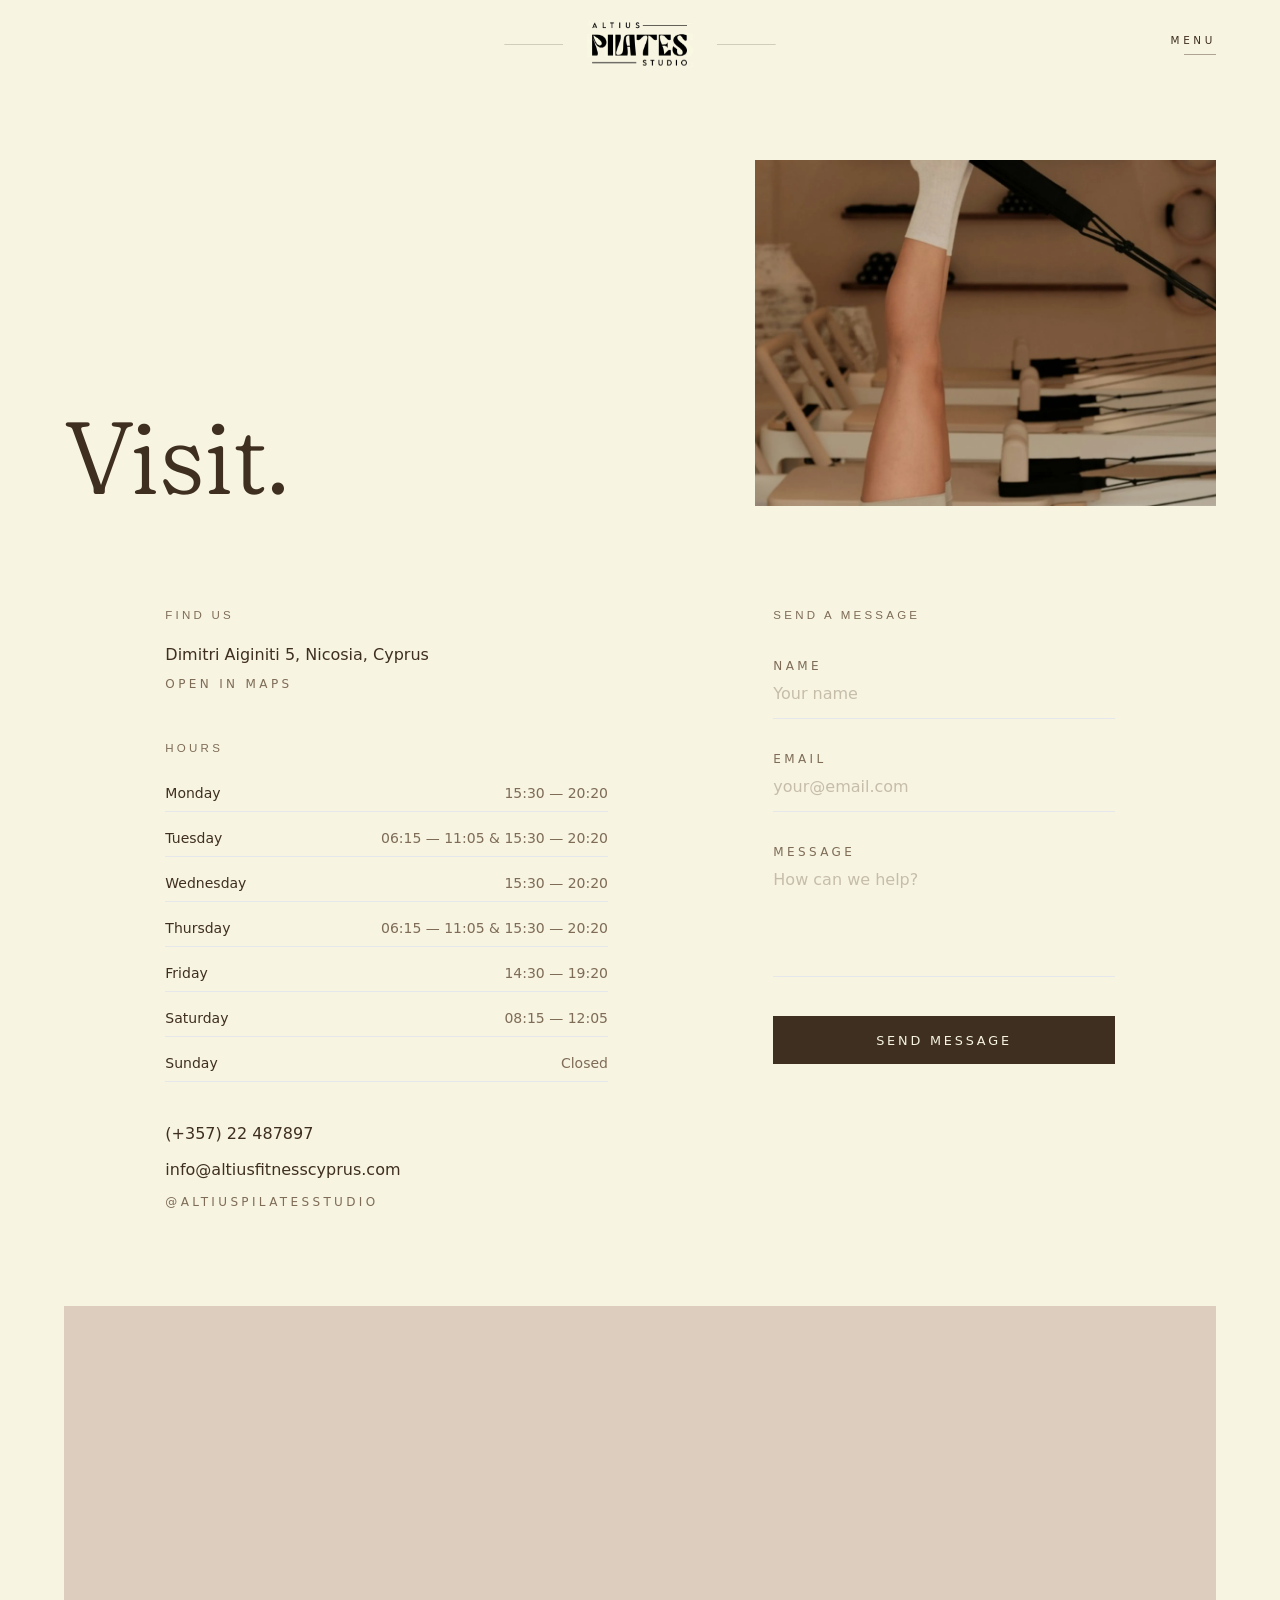
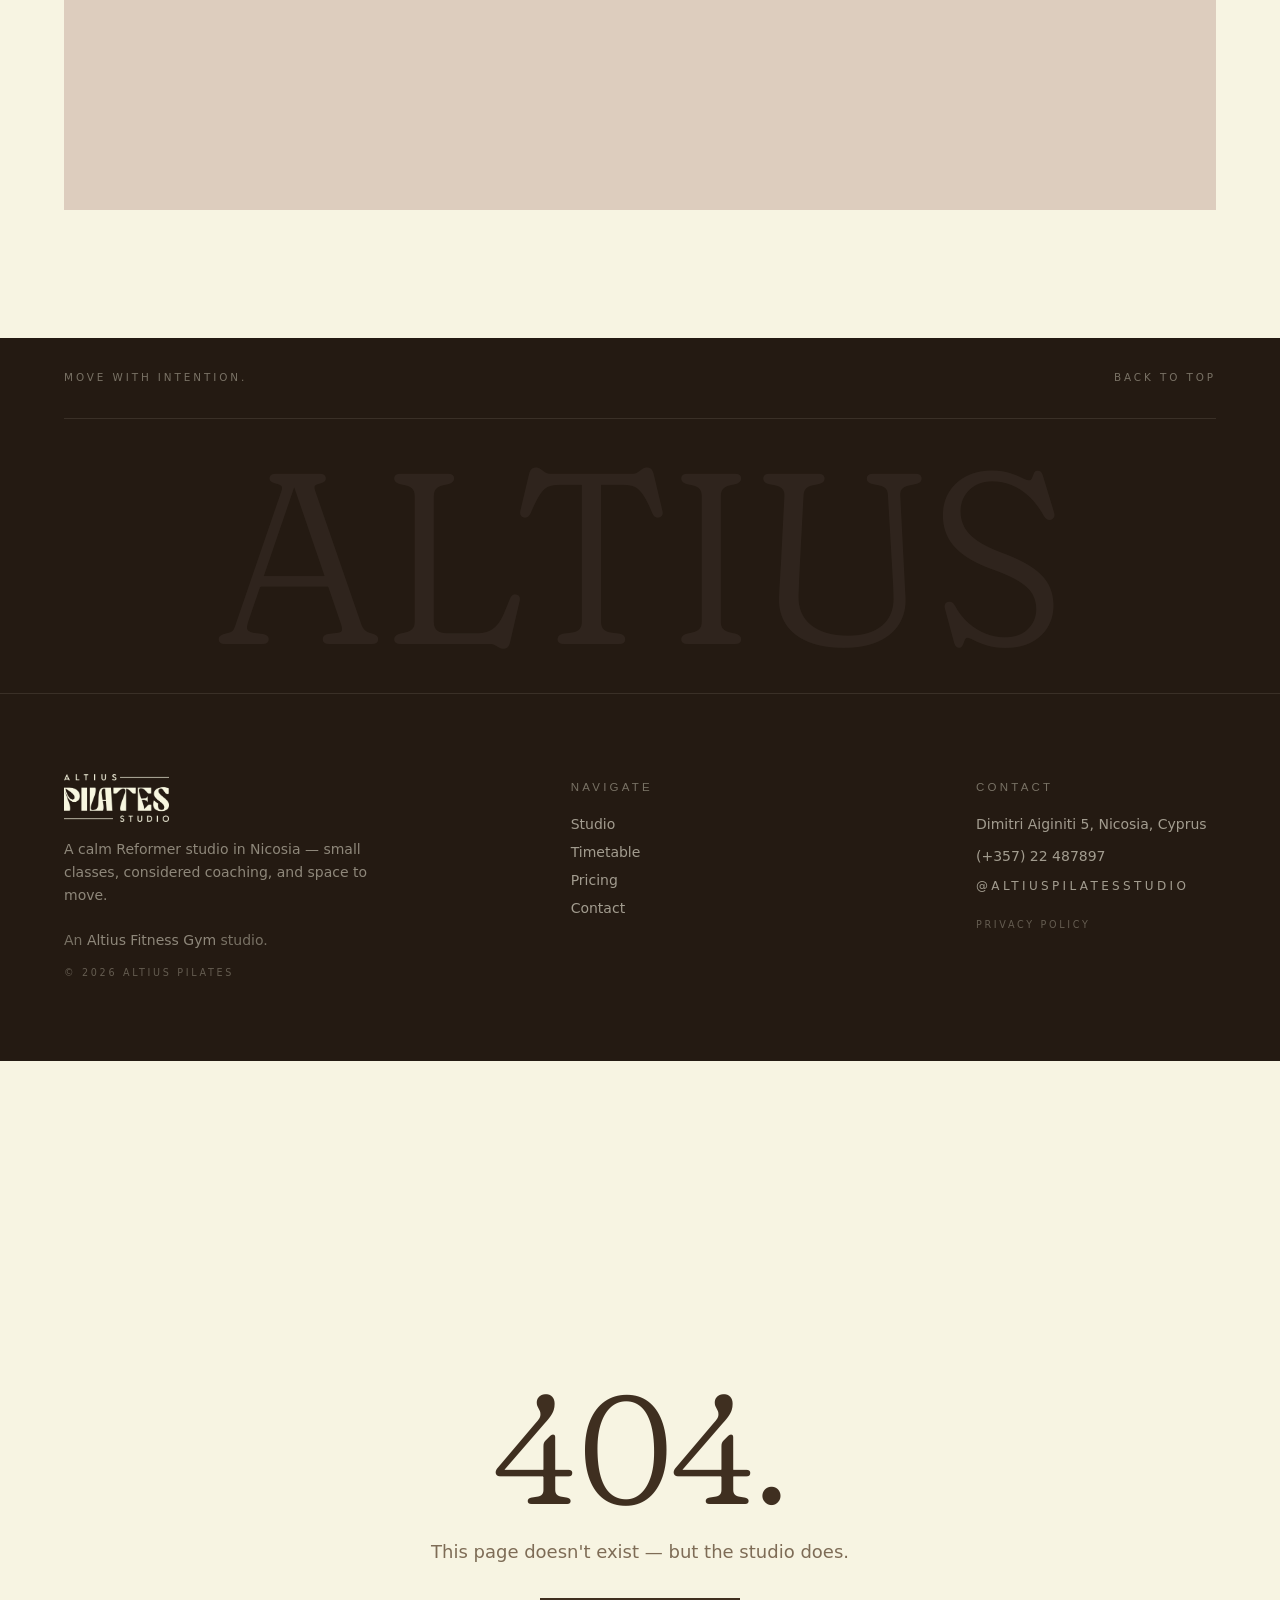
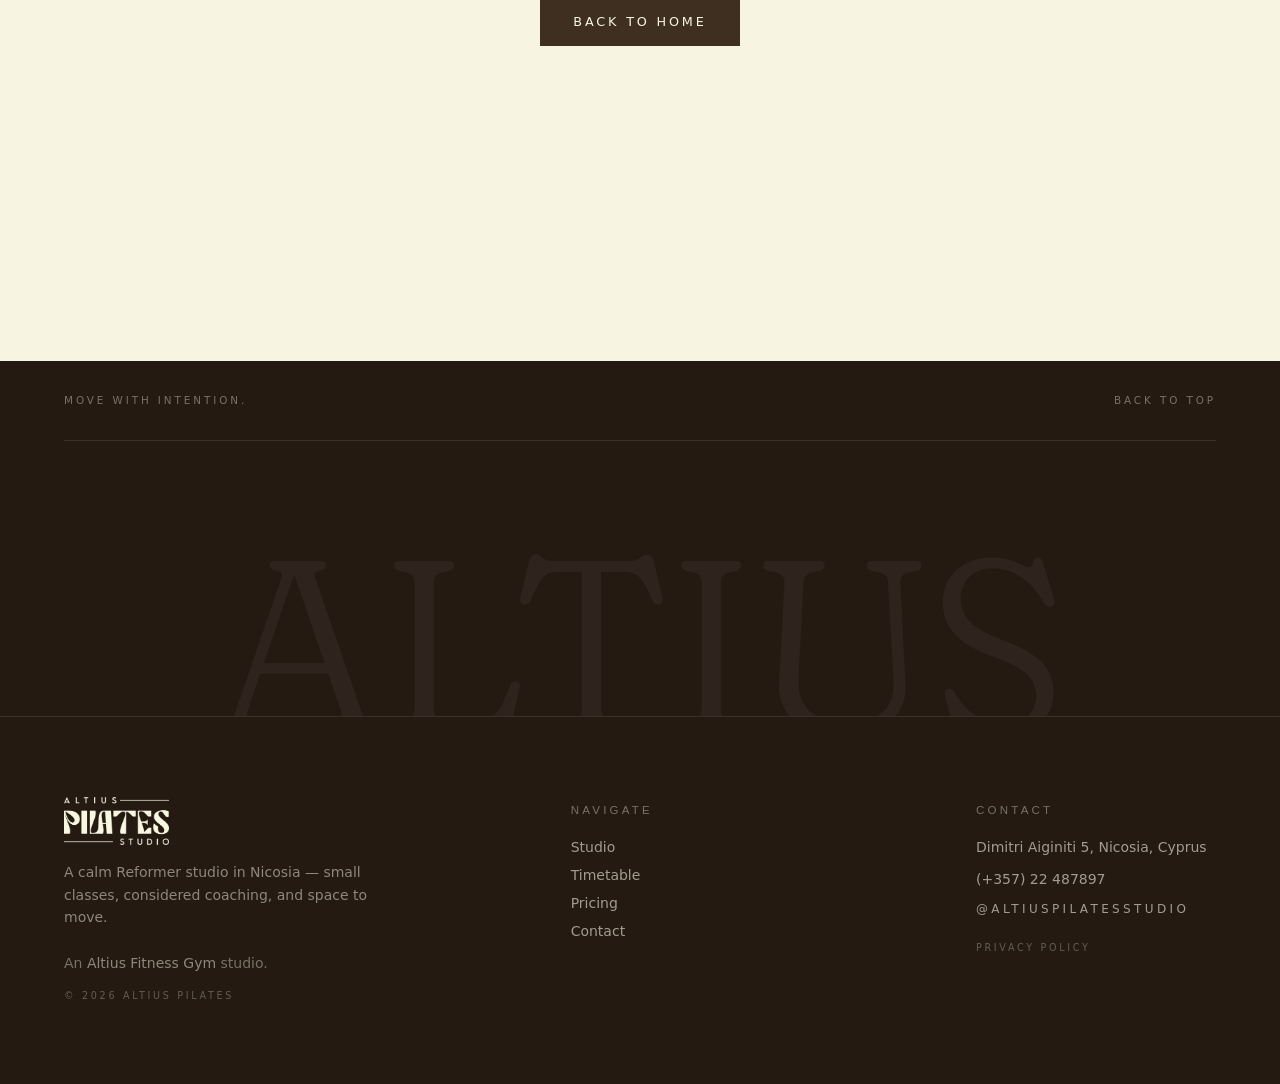
==== commit e1c7a43a: "Deploy built site on Thu Aug 13 11:56:34 UTC 2026" ====
--- a/contact/index.html
+++ b/contact/index.html
@@ -1,29 +1,20 @@
-<!DOCTYPE html><html lang="en"><head><title data-rh="true">Contact Altius Pilates | Nicosia Reformer Studio</title><meta data-rh="true" name="robots" content="index, follow, max-image-preview:large, max-snippet:-1"><meta data-rh="true" name="twitter:description" content="Reformer Pilates in Nicosia, Cyprus. Small classes, private sessions, and a calm studio built to help you move with intention."><meta data-rh="true" name="description" content="Visit Altius Pilates at Studio address TBC, Nicosia, Cyprus. Call (+357) 22 000000. Book a first session or ask about Reformer classes."><meta data-rh="true" property="og:type" content="website"><meta data-rh="true" property="og:url" content="https://altiuspilatesstudio.com/contact/"><meta data-rh="true" property="og:title" content="Contact Altius Pilates | Nicosia Reformer Studio"><meta data-rh="true" property="og:description" content="Studio address TBC, Nicosia, Cyprus. (+357) 22 000000."><meta data-rh="true" name="twitter:card" content="summary_large_image"><meta data-rh="true" name="twitter:url" content="https://altiuspilatesstudio.com/contact/"><meta data-rh="true" name="twitter:title" content="Contact Altius Pilates | Nicosia Reformer Studio"><link data-rh="true" rel="canonical" href="https://altiuspilatesstudio.com/contact/"><script data-rh="true" type="application/ld+json">{"@context":"https://schema.org","@type":"ExerciseGym","@id":"https://altiuspilatesstudio.com/#studio","name":"Altius Pilates Reformer Studio","alternateName":"Altius Pilates","description":"Altius Pilates is a Reformer Pilates studio in Nicosia, Cyprus offering small-group classes, private sessions and beginner-friendly training.","url":"https://altiuspilatesstudio.com","telephone":"+35722000000","email":"info@altiuspilatesstudio.com","priceRange":"€€","image":["https://altiuspilatesstudio.com/Logo.png","https://altiuspilatesstudio.com/og-image.jpg"],"address":{"@type":"PostalAddress","streetAddress":"Studio address TBC","addressLocality":"Nicosia","addressRegion":"Nicosia District","postalCode":"1061","addressCountry":"CY"},"geo":{"@type":"GeoCoordinates","latitude":"35.1856","longitude":"33.3823"},"hasMap":"https://maps.google.com/?q=Nicosia+Cyprus","openingHoursSpecification":[{"@type":"OpeningHoursSpecification","dayOfWeek":["Monday","Tuesday","Wednesday","Thursday","Friday"],"opens":"08:00","closes":"20:00"},{"@type":"OpeningHoursSpecification","dayOfWeek":["Saturday"],"opens":"09:00","closes":"14:00"}],"sameAs":["https://www.instagram.com/altiuspilatesstudio/","https://www.facebook.com/altiuspilatesstudio/"],"amenityFeature":[{"@type":"LocationFeatureSpecification","name":"Reformer Pilates","value":true},{"@type":"LocationFeatureSpecification","name":"Mat Pilates","value":true},{"@type":"LocationFeatureSpecification","name":"Private Sessions","value":true},{"@type":"LocationFeatureSpecification","name":"Beginner Friendly","value":true}],"areaServed":{"@type":"City","name":"Nicosia","sameAs":"https://en.wikipedia.org/wiki/Nicosia"}}</script><script data-rh="true" type="application/ld+json">{"@context":"https://schema.org","@type":"Organization","name":"Altius Pilates","url":"https://altiuspilatesstudio.com","logo":"https://altiuspilatesstudio.com/Logo.png","sameAs":["https://www.instagram.com/altiuspilatesstudio/","https://www.facebook.com/altiuspilatesstudio/"],"contactPoint":{"@type":"ContactPoint","telephone":"+35722000000","contactType":"customer service","areaServed":"CY","availableLanguage":["English","Greek"]}}</script><script data-rh="true" type="application/ld+json">{"@context":"https://schema.org","@type":"WebSite","name":"Altius Pilates Reformer Studio","url":"https://altiuspilatesstudio.com","publisher":{"@id":"https://altiuspilatesstudio.com/#studio"}}</script><script data-rh="true" type="application/ld+json">{"@context":"https://schema.org","@type":"ItemList","itemListElement":[{"@type":"SiteNavigationElement","position":1,"name":"Pricing","description":"Reformer Pilates session packages from a single class to 16-session packs","url":"https://altiuspilatesstudio.com/pricing/"},{"@type":"SiteNavigationElement","position":2,"name":"Classes","description":"Reformer, mat, private and beginner Pilates classes","url":"https://altiuspilatesstudio.com/classes/"},{"@type":"SiteNavigationElement","position":3,"name":"Gallery","description":"A look inside the Altius Pilates reformer studio","url":"https://altiuspilatesstudio.com/gallery/"},{"@type":"SiteNavigationElement","position":4,"name":"Community","description":"Studio life and daily movement from the Altius circle","url":"https://altiuspilatesstudio.com/community/"},{"@type":"SiteNavigationElement","position":5,"name":"Contact","description":"Visit Altius Pilates at Studio address TBC, Nicosia, Cyprus","url":"https://altiuspilatesstudio.com/contact/"}]}</script><script data-rh="true" type="application/ld+json">{"@context":"https://schema.org","@type":"ContactPage","name":"Contact Altius Pilates Nicosia","description":"Visit Altius Pilates Reformer Studio at Studio address TBC, Nicosia, Cyprus. Call (+357) 22 000000.","url":"https://altiuspilatesstudio.com/contact/","mainEntity":{"@id":"https://altiuspilatesstudio.com/#studio"}}</script><script data-rh="true" type="application/ld+json">{"@context":"https://schema.org","@type":"BreadcrumbList","itemListElement":[{"@type":"ListItem","position":1,"name":"Home","item":"https://altiuspilatesstudio.com/"},{"@type":"ListItem","position":2,"name":"Contact","item":"https://altiuspilatesstudio.com/contact/"}]}</script>
+<!DOCTYPE html><html lang="en"><head><title data-rh="true">Visit | Altius Pilates</title><meta data-rh="true" name="robots" content="index, follow, max-image-preview:large, max-snippet:-1"><meta data-rh="true" name="description" content="Visit Altius Pilates Reformer Studio in Nicosia, Cyprus. Find us, check opening hours, or send a message."><meta data-rh="true" property="og:url" content="https://altiuspilatesstudio.com/contact/"><meta data-rh="true" property="og:title" content="Visit | Altius Pilates"><meta data-rh="true" property="og:description" content="Find Altius Pilates in Nicosia — opening hours, directions and contact form."><meta data-rh="true" name="twitter:url" content="https://altiuspilatesstudio.com/contact/"><meta data-rh="true" name="twitter:title" content="Visit | Altius Pilates"><meta data-rh="true" name="twitter:description" content="Find Altius Pilates in Nicosia — opening hours, directions and contact form."><link data-rh="true" rel="canonical" href="https://altiuspilatesstudio.com/contact/">
     <meta charset="UTF-8">
     <meta name="viewport" content="width=device-width, initial-scale=1.0, viewport-fit=cover">
 
-    <!-- Favicons / icons -->
     <link rel="icon" type="image/png" sizes="32x32" href="/favicon-32.png">
     <link rel="icon" type="image/png" sizes="16x16" href="/favicon-16.png">
     <link rel="apple-touch-icon" sizes="180x180" href="/apple-touch-icon.png">
     <link rel="manifest" href="/site.webmanifest">
 
-    <!-- Site-wide, immutable meta. Per-page <title>, description,
-         canonical, robots, OG url/title/description and Twitter
-         url/title/description are owned by React (DefaultMeta +
-         per-page <Head>) so each pre-rendered route gets the right
-         values. -->
     <meta name="author" content="Altius Pilates Reformer Studio">
     <meta name="language" content="English">
 
-    <!-- Geographic Meta Tags for Local SEO -->
     <meta name="geo.region" content="CY-01">
     <meta name="geo.placename" content="Nicosia">
     <meta name="geo.position" content="35.1856;33.3823">
     <meta name="ICBM" content="35.1856, 33.3823">
 
-    <!-- Open Graph / Facebook — site-wide tags only.
-         og:image / twitter:image URLs must match SITE_ORIGIN in src/shared/siteOrigin.ts -->
     <meta property="og:type" content="website">
     <meta property="og:image" content="https://altiuspilatesstudio.com/og-image.jpg">
     <meta property="og:image:type" content="image/jpeg">
@@ -33,13 +24,11 @@
     <meta property="og:locale" content="en_US">
     <meta property="og:site_name" content="Altius Pilates Nicosia">
 
-    <!-- Twitter Card — site-wide tags only. -->
     <meta name="twitter:card" content="summary_large_image">
     <meta name="twitter:image" content="https://altiuspilatesstudio.com/og-image.jpg">
     <meta name="twitter:image:alt" content="Altius Pilates Reformer Studio in Nicosia, Cyprus">
 
-    <!-- PWA / mobile theme -->
-    <meta name="theme-color" content="#F3EEE4">
+    <meta name="theme-color" content="#F7F4E2">
     <meta name="color-scheme" content="light">
     <meta name="apple-mobile-web-app-capable" content="yes">
     <meta name="mobile-web-app-capable" content="yes">
@@ -47,32 +36,30 @@
     <meta name="apple-mobile-web-app-title" content="Altius Pilates">
     <meta name="format-detection" content="telephone=yes">
 
-    <!-- Critical inline CSS: prevents white flash before bundle loads and reserves layout -->
     <style>
       html,
       body {
         margin: 0;
         padding: 0;
-        background-color: #F3EEE4;
-        color: #2B2620;
+        background-color: #F7F4E2;
+        color: #3F2F20;
         min-height: 100%;
-        font-family: "Montserrat", system-ui, -apple-system, "Segoe UI", Roboto, sans-serif;
+        font-family: "Jost", system-ui, -apple-system, "Segoe UI", Roboto, sans-serif;
+        overflow-x: hidden;
       }
       #root {
         min-height: 100vh;
       }
     </style>
-    <script type="module" crossorigin="" src="/assets/app-d149e1eb.js"></script>
-    <link rel="modulepreload" crossorigin="" href="/assets/vendor-5b052182.js">
-    <link rel="modulepreload" crossorigin="" href="/assets/react-68c4532c.js">
-    <link rel="modulepreload" crossorigin="" href="/assets/ui-62d89ad9.js">
-    <link rel="stylesheet" href="/assets/index-f68e1a5a.css">
-  <link rel="preload" as="image" href="/assets/Logo-b134675a.png" crossorigin=""><link rel="preload" as="font" type="font/woff2" href="/assets/montserrat-latin-300-normal-a04fdaae.woff2" crossorigin=""><link rel="preload" as="font" type="font/woff2" href="/assets/montserrat-latin-300-normal-30a9d5f5.woff" crossorigin=""><link rel="preload" as="font" type="font/woff2" href="/assets/montserrat-latin-400-normal-e66bcd27.woff2" crossorigin=""><link rel="preload" as="font" type="font/woff2" href="/assets/montserrat-latin-400-normal-6a7d6a30.woff" crossorigin=""><link rel="preload" as="font" type="font/woff2" href="/assets/montserrat-latin-500-normal-2b53300f.woff2" crossorigin=""><link rel="preload" as="font" type="font/woff2" href="/assets/montserrat-latin-500-normal-7ad98b2c.woff" crossorigin=""><link rel="preload" as="font" type="font/woff2" href="/assets/montserrat-latin-600-normal-d857325c.woff2" crossorigin=""><link rel="preload" as="font" type="font/woff2" href="/assets/montserrat-latin-600-normal-97ec5882.woff" crossorigin=""><link rel="preload" as="font" type="font/woff2" href="/assets/fraunces-latin-400-normal-e558f394.woff2" crossorigin=""><link rel="preload" as="font" type="font/woff2" href="/assets/fraunces-latin-400-normal-69544243.woff" crossorigin=""><link rel="preload" as="font" type="font/woff2" href="/assets/fraunces-latin-500-normal-7975c1ef.woff2" crossorigin=""><link rel="preload" as="font" type="font/woff2" href="/assets/fraunces-latin-500-normal-3f090b71.woff" crossorigin=""><link rel="preload" as="font" type="font/woff2" href="/assets/fraunces-latin-600-normal-3a1de771.woff2" crossorigin=""><link rel="preload" as="font" type="font/woff2" href="/assets/fraunces-latin-600-normal-d78e988f.woff" crossorigin=""><link rel="modulepreload" crossorigin="" href="/assets/ContactPage-24940325.js"><link rel="preload" as="image" href="/assets/ContactUsPageGraphic-ad959aef.webp" crossorigin=""></head>
+    <script type="module" crossorigin="" src="/assets/app-45aba660.js"></script>
+    <link rel="modulepreload" crossorigin="" href="/assets/vendor-b3c7ea9e.js">
+    <link rel="modulepreload" crossorigin="" href="/assets/react-7256d8fe.js">
+    <link rel="modulepreload" crossorigin="" href="/assets/ui-e7f16bbe.js">
+    <link rel="stylesheet" href="/assets/index-ba2f648a.css">
+  <link rel="preload" as="image" href="/assets/Logo-64f417d1.png" crossorigin=""><link rel="preload" as="image" href="/assets/LogoCream-6e357ea6.png" crossorigin=""><link rel="preload" as="font" type="font/woff2" href="/assets/fraunces-latin-soft-normal-9fc3a858.woff2" crossorigin=""><link rel="preload" as="font" type="font/woff2" href="/assets/jost-latin-wght-normal-7726a5cd.woff2" crossorigin=""><link rel="modulepreload" crossorigin="" href="/assets/ContactPage-7b7e0b24.js"></head>
   <body>
-    <div id="root" data-server-rendered="true"><a href="#main" class="skip-link">Skip to content</a><div class="app"><nav><div class="bg-canvas/50 backdrop-blur-md border-b border-ink/5 h-20 md:h-24 fixed top-0 z-30 flex items-center w-full transition-all duration-500 ease-out"><div class="mx-auto w-[92%] md:w-[90%] flex items-center justify-between gap-8"><a class="flex items-center group focus-ring py-1" aria-label="Altius Pilates home" href="/"><img src="/assets/Logo-b134675a.png" alt="Altius Pilates" width="120" height="120" decoding="async" class="h-12 md:h-16 w-auto transition-all duration-500"></a><button type="button" aria-label="Open navigation menu" aria-expanded="false" aria-controls="mobile-nav-drawer" class="inline-flex items-center justify-center w-12 h-12 border border-ink/15 text-ink hover:bg-ink hover:text-canvas active:bg-espresso active:text-canvas transition-colors duration-300"><svg xmlns="http://www.w3.org/2000/svg" viewBox="0 0 24 24" fill="currentColor" aria-hidden="true" class="h-5 w-5"><path fill-rule="evenodd" d="M3 6.75A.75.75 0 013.75 6h16.5a.75.75 0 010 1.5H3.75A.75.75 0 013 6.75zM3 12a.75.75 0 01.75-.75h16.5a.75.75 0 010 1.5H3.75A.75.75 0 013 12zm0 5.25a.75.75 0 01.75-.75h16.5a.75.75 0 010 1.5H3.75a.75.75 0 01-.75-.75z" clip-rule="evenodd"></path></svg></button></div></div><div class="fixed inset-0 z-40 bg-espresso/55 backdrop-blur-md transition-opacity duration-300 opacity-0 pointer-events-none" aria-hidden="true"></div><div id="mobile-nav-drawer" class="fixed right-0 top-0 z-50 h-[100dvh] w-[360px] max-w-[88vw] bg-canvas border-l border-ink/10
-          flex flex-col transition-transform duration-500 ease-out
-          translate-x-full" role="dialog" aria-modal="true" aria-label="Mobile navigation" aria-hidden="true"><div class="flex items-center justify-between px-6 sm:px-7 py-5 border-b border-ink/10"><span class="eyebrow text-stone">Menu</span><button type="button" aria-label="Close navigation menu" class="inline-flex items-center justify-center w-11 h-11 border border-ink/15 text-ink hover:bg-ink hover:text-canvas active:bg-espresso active:text-canvas transition-colors duration-300"><svg xmlns="http://www.w3.org/2000/svg" viewBox="0 0 24 24" fill="currentColor" aria-hidden="true" class="h-5 w-5"><path fill-rule="evenodd" d="M5.47 5.47a.75.75 0 011.06 0L12 10.94l5.47-5.47a.75.75 0 111.06 1.06L13.06 12l5.47 5.47a.75.75 0 11-1.06 1.06L12 13.06l-5.47 5.47a.75.75 0 01-1.06-1.06L10.94 12 5.47 6.53a.75.75 0 010-1.06z" clip-rule="evenodd"></path></svg></button></div><nav class="flex flex-col px-6 sm:px-7 py-6 gap-1 overflow-y-auto" aria-label="Primary navigation"><a class="group flex items-center gap-4 py-3.5 border-b border-ink/5 transition-colors duration-300 min-h-[48px] text-ink/70 hover:text-ink active:text-ink" href="/"><span class="text-xs font-mono text-stone tabular-nums w-6" aria-hidden="true">01</span><span class="display text-3xl">Home</span></a><a class="group flex items-center gap-4 py-3.5 border-b border-ink/5 transition-colors duration-300 min-h-[48px] text-ink/70 hover:text-ink active:text-ink" href="/community/"><span class="text-xs font-mono text-stone tabular-nums w-6" aria-hidden="true">02</span><span class="display text-3xl">Community</span></a><a class="group flex items-center gap-4 py-3.5 border-b border-ink/5 transition-colors duration-300 min-h-[48px] text-ink/70 hover:text-ink active:text-ink" href="/pricing/"><span class="text-xs font-mono text-stone tabular-nums w-6" aria-hidden="true">03</span><span class="display text-3xl">Pricing</span></a><a class="group flex items-center gap-4 py-3.5 border-b border-ink/5 transition-colors duration-300 min-h-[48px] text-ink/70 hover:text-ink active:text-ink" href="/classes/"><span class="text-xs font-mono text-stone tabular-nums w-6" aria-hidden="true">04</span><span class="display text-3xl">Our Classes</span></a><a class="group flex items-center gap-4 py-3.5 border-b border-ink/5 transition-colors duration-300 min-h-[48px] text-ink/70 hover:text-ink active:text-ink" href="/gallery/"><span class="text-xs font-mono text-stone tabular-nums w-6" aria-hidden="true">05</span><span class="display text-3xl">Gallery</span></a><a aria-current="page" class="group flex items-center gap-4 py-3.5 border-b border-ink/5 transition-colors duration-300 min-h-[48px] text-ink" href="/contact/"><span class="text-xs font-mono text-stone tabular-nums w-6" aria-hidden="true">06</span><span class="display text-3xl">Contact Us</span><span class="ml-auto h-1.5 w-1.5 rounded-full bg-sage-500" aria-hidden="true"></span></a></nav><div class="mt-auto px-6 sm:px-7 pb-8 pt-5 border-t border-ink/10 space-y-5"><a class="group inline-flex items-center justify-center gap-3 px-7 py-3.5 font-medium uppercase text-[0.78rem] tracking-[0.22em] transition-all duration-300 focus-ring bg-sage-500 text-canvas border border-sage-500 hover:bg-sage-700 hover:border-sage-700" href="/pricing/"><span>Book a session</span><svg width="14" height="14" viewBox="0 0 24 24" fill="none" stroke="currentColor" stroke-width="2.2" stroke-linecap="square" stroke-linejoin="miter" aria-hidden="true" class="transition-transform duration-300 group-hover:translate-x-1"><line x1="4" y1="12" x2="20" y2="12"></line><polyline points="14 6 20 12 14 18"></polyline></svg></a><a href="https://www.instagram.com/altiuspilatesstudio/" target="_blank" rel="noopener noreferrer" class="flex items-center justify-between min-h-[44px] py-2 text-ink/70 hover:text-ink active:text-ink transition-colors duration-300" aria-label="Visit our Instagram page (opens in a new tab)"><span class="text-xs uppercase tracking-[0.32em]">@altiuspilatesstudio</span><svg xmlns="http://www.w3.org/2000/svg" width="20" height="20" viewBox="0 0 24 24" fill="none" stroke="currentColor" stroke-width="1.6" stroke-linecap="round" stroke-linejoin="round" aria-hidden="true"><rect x="2" y="2" width="20" height="20" rx="5"></rect><path d="M16 11.37A4 4 0 1 1 12.63 8 4 4 0 0 1 16 11.37z"></path><line x1="17.5" y1="6.5" x2="17.51" y2="6.5"></line></svg></a></div></div></nav><main id="main"><section id="contactus" class="relative w-full bg-canvas py-24 md:py-32 overflow-hidden"><div class="mx-auto w-[92%] md:w-[90%]"><span class="hidden md:block absolute top-12 right-[5%] display text-ink/[0.04] text-[18rem] leading-none pointer-events-none select-none" aria-hidden="true">06</span><div class="flex flex-col md:flex-row md:items-end md:justify-between gap-8 mb-14 md:mb-20" style="opacity:0;transform:translateY(30px) translateZ(0)"><div><span class="eyebrow text-stone">06 — Visit</span><h2 class="display text-ink text-6xl sm:text-7xl md:text-8xl lg:text-9xl mt-6 leading-[0.92]">Let's<br><span class="text-sage-500">Talk.</span></h2></div><p class="max-w-sm text-ink/70 leading-relaxed md:text-right md:pb-3">Drop us a line, book a first session or just stop by the studio. We answer every message within 24 hours.</p></div><div class="grid grid-cols-1 lg:grid-cols-12 gap-10 lg:gap-16 items-start"><div class="lg:col-span-7" style="opacity:0;transform:translateY(30px) translateZ(0)"><form action="https://formspree.io/f/xxxxxxxx" method="POST" class="space-y-8"><div><label for="contact-name" class="block text-[0.65rem] uppercase tracking-[0.32em] text-stone mb-2">Name</label><input id="contact-name" class="no-focus-ring block w-full bg-transparent border-b border-ink/20 px-1 py-4 text-ink text-base placeholder:text-stone/75 placeholder:text-[0.78rem] placeholder:tracking-[0.22em] placeholder:uppercase focus:outline-none focus:border-sage-500 transition-colors duration-300" type="text" placeholder="Your full name" autocomplete="name" aria-invalid="false" name="name"></div><div><label for="contact-email" class="block text-[0.65rem] uppercase tracking-[0.32em] text-stone mb-2">Email</label><input id="contact-email" class="no-focus-ring block w-full bg-transparent border-b border-ink/20 px-1 py-4 text-ink text-base placeholder:text-stone/75 placeholder:text-[0.78rem] placeholder:tracking-[0.22em] placeholder:uppercase focus:outline-none focus:border-sage-500 transition-colors duration-300" type="email" inputmode="email" placeholder="you@example.com" autocomplete="email" aria-invalid="false" name="email"></div><div><label for="contact-message" class="block text-[0.65rem] uppercase tracking-[0.32em] text-stone mb-2">Message</label><textarea id="contact-message" class="no-focus-ring block w-full bg-transparent border-b border-ink/20 px-1 py-4 text-ink text-base placeholder:text-stone/75 placeholder:text-[0.78rem] placeholder:tracking-[0.22em] placeholder:uppercase focus:outline-none focus:border-sage-500 transition-colors duration-300 resize-none" rows="4" placeholder="Tell us how we can help..." aria-invalid="false" name="message"></textarea></div><button type="submit" class="group inline-flex items-center justify-center w-full sm:w-auto gap-3 px-7 py-4 bg-sage-500 hover:bg-sage-700 active:bg-sage-800 text-canvas text-[0.78rem] uppercase tracking-[0.22em] font-medium transition-colors duration-300 min-h-[48px]">Send Message<svg width="14" height="14" viewBox="0 0 24 24" fill="none" stroke="currentColor" stroke-width="2" aria-hidden="true" class="transition-transform duration-300 group-hover:translate-x-1"><line x1="4" y1="12" x2="20" y2="12" stroke-linecap="square"></line><polyline points="14 6 20 12 14 18" stroke-linecap="square" stroke-linejoin="miter"></polyline></svg></button></form></div><div class="lg:col-span-5 relative" style="opacity:0;transform:translateY(30px) translateZ(0)"><div class="relative overflow-hidden"><img src="/assets/ContactUsPageGraphic-ad959aef.webp" alt="Contact Altius Pilates — get in touch with our Reformer studio in Nicosia" width="1200" height="1200" loading="lazy" decoding="async" class="w-full object-cover"><div class="absolute inset-0 bg-gradient-to-t from-espresso/40 via-transparent to-transparent pointer-events-none"></div><div class="absolute bottom-5 left-5 right-5 flex items-center justify-between text-canvas/90 text-[0.65rem] uppercase tracking-[0.32em]"><span>Reach Out</span><span>Altius · Nicosia</span></div></div></div></div><div class="mt-20 grid grid-cols-1 lg:grid-cols-2 gap-10 lg:gap-16" style="opacity:0;transform:translateY(30px) translateZ(0)"><div><div class="flex items-end justify-between mb-8"><div><span class="eyebrow text-stone">Operating Hours</span><h3 class="display text-ink text-3xl md:text-4xl mt-3">When We're <span class="text-sage-500">Open</span></h3></div></div><div class="space-y-6"><ul class="divide-y divide-ink/10 border-t border-b border-ink/10"><li class="flex items-center justify-between py-4 md:py-5" style="opacity:0;transform:translateY(10px) translateZ(0)"><span class="text-ink/80 text-sm md:text-base">Monday — Friday</span><span class="text-ink font-mono text-sm md:text-base tracking-[0.18em]">08:00 — 20:00</span></li><li class="flex items-center justify-between py-4 md:py-5" style="opacity:0;transform:translateY(10px) translateZ(0)"><span class="text-ink/80 text-sm md:text-base">Saturday</span><span class="text-ink font-mono text-sm md:text-base tracking-[0.18em]">09:00 — 14:00</span></li><li class="flex items-center justify-between py-4 md:py-5" style="opacity:0;transform:translateY(10px) translateZ(0)"><span class="text-ink/80 text-sm md:text-base">Sunday</span><span class="text-ink font-mono text-sm md:text-base tracking-[0.18em]">Closed</span></li></ul><a href="tel:+35722000000" class="group flex items-center justify-between gap-4 p-5 md:p-6 border border-ink/10 hover:border-sage-500 transition-colors duration-300" style="opacity:0;transform:translateY(10px) translateZ(0)"><div class="flex items-center gap-4"><span class="inline-flex items-center justify-center w-11 h-11 border border-ink/15 text-sage-500 group-hover:bg-sage-500 group-hover:text-canvas group-hover:border-sage-500 transition-colors duration-300"><svg class="w-5 h-5" fill="none" stroke="currentColor" stroke-width="1.8" viewBox="0 0 24 24" aria-hidden="true"><path stroke-linecap="round" stroke-linejoin="round" d="M3 5a2 2 0 012-2h3.28a1 1 0 01.948.684l1.498 4.493a1 1 0 01-.502 1.21l-2.257 1.13a11.042 11.042 0 005.516 5.516l1.13-2.257a1 1 0 011.21-.502l4.493 1.498a1 1 0 01.684.949V19a2 2 0 01-2 2h-1C9.716 21 3 14.284 3 6V5z"></path></svg></span><div><span class="block text-[0.65rem] uppercase tracking-[0.32em] text-stone">Reception</span><span class="block text-ink font-medium text-base md:text-lg mt-0.5 group-hover:text-sage-600 transition-colors duration-300">(+357) 22 000000</span></div></div><span class="text-ink/40 group-hover:text-sage-500 transition-colors duration-300"><svg width="16" height="16" viewBox="0 0 24 24" fill="none" stroke="currentColor" stroke-width="2" aria-hidden="true"><line x1="4" y1="12" x2="20" y2="12" stroke-linecap="square"></line><polyline points="14 6 20 12 14 18" stroke-linecap="square" stroke-linejoin="miter"></polyline></svg></span></a></div></div><div><div class="flex items-end justify-between mb-8"><div><span class="eyebrow text-stone">Find Us</span><h3 class="display text-ink text-3xl md:text-4xl mt-3">The <span class="text-sage-500">Address</span></h3></div></div><div class="h-[350px] md:h-[450px] overflow-hidden border border-ink/10"><div class="relative w-full h-full bg-linen flex flex-col items-center justify-center p-8 text-center"><span class="inline-flex items-center justify-center w-14 h-14 border border-ink/15 text-sage-500 mb-5"><svg class="w-6 h-6" fill="none" stroke="currentColor" stroke-width="1.8" viewBox="0 0 24 24" aria-hidden="true"><path stroke-linecap="round" stroke-linejoin="round" d="M17.657 16.657L13.414 20.9a1.998 1.998 0 01-2.827 0l-4.244-4.243a8 8 0 1111.314 0z"></path><path stroke-linecap="round" stroke-linejoin="round" d="M15 11a3 3 0 11-6 0 3 3 0 016 0z"></path></svg></span><p class="display text-ink text-3xl md:text-4xl leading-[0.95]">Studio address TBC</p><p class="text-stone text-xs uppercase tracking-[0.32em] mt-3">Nicosia<!-- --> · Cyprus</p><div class="flex flex-col sm:flex-row gap-3 mt-7"><button type="button" class="inline-flex items-center justify-center px-6 py-3 bg-sage-500 hover:bg-sage-700 text-canvas text-[0.72rem] uppercase tracking-[0.22em] font-medium transition-colors duration-300">Load Map</button><a href="https://maps.google.com/?q=Nicosia+Cyprus" target="_blank" rel="noopener noreferrer" class="inline-flex items-center justify-center px-6 py-3 border border-ink/20 hover:bg-ink hover:text-canvas text-ink text-[0.72rem] uppercase tracking-[0.22em] font-medium transition-colors duration-300">Open in Google Maps</a></div><p class="text-stone/80 text-[0.65rem] uppercase tracking-[0.28em] mt-5 max-w-xs">Map hosted by Google · cookies set on load.</p></div></div></div></div></div></section></main><footer class="relative bg-espresso text-canvas border-t border-canvas/10 overflow-x-hidden"><div class="relative border-b border-canvas/10 md:overflow-hidden"><div class="relative z-10 mx-auto w-[92%] md:w-[90%] py-10 md:py-14 flex items-center justify-between gap-4 md:gap-6"><span class="eyebrow text-taupe whitespace-nowrap">Altius<span class="hidden sm:inline"> — <!-- -->Move with intention</span></span><button type="button" class="group inline-flex items-center gap-3 text-canvas/80 hover:text-canvas transition-colors duration-300 focus-ring" aria-label="Back to top of page"><span class="text-[0.7rem] uppercase tracking-[0.28em] font-medium whitespace-nowrap">Back to top</span><span class="inline-flex items-center justify-center w-10 h-10 border border-canvas/20 group-hover:bg-canvas group-hover:text-espresso transition-colors duration-300"><svg width="14" height="14" viewBox="0 0 24 24" fill="none" stroke="currentColor" stroke-width="2" aria-hidden="true"><line x1="12" y1="20" x2="12" y2="4" stroke-linecap="square"></line><polyline points="6 10 12 4 18 10" stroke-linecap="square" stroke-linejoin="miter"></polyline></svg></span></button></div><h2 aria-hidden="true" class="display text-canvas/[0.06] text-[22vw] sm:text-[24vw] md:text-[16vw] leading-[0.85] tracking-tight text-center select-none pointer-events-none pb-2 md:pb-3">ALTIUS</h2></div><div class="mx-auto w-[92%] md:w-[90%] py-16 md:py-20"><div class="grid grid-cols-1 md:grid-cols-12 gap-10 md:gap-16"><div class="md:col-span-5"><div class="mb-6"><img src="/assets/Logo-b134675a.png" alt="Altius Pilates" width="120" height="64" loading="lazy" decoding="async" class="h-14 w-auto brightness-0 invert"></div><p class="text-canvas/65 leading-relaxed max-w-md">A calm Reformer studio in Nicosia — small classes, considered coaching, and space to move with intention.</p><p class="mt-8 text-[0.65rem] tracking-[0.32em] uppercase text-taupe">© <!-- -->2026<!-- --> <!-- -->Altius Pilates<!-- --> · All Rights Reserved</p><nav class="mt-4 flex flex-wrap gap-x-6 gap-y-2" aria-label="Legal"><a class="text-[0.65rem] tracking-[0.28em] uppercase text-taupe hover:text-canvas transition-colors duration-300 focus-ring" href="/privacy/">Privacy Policy</a></nav></div><div class="md:col-span-4"><span class="eyebrow text-taupe">Contact</span><ul class="mt-6 space-y-4 text-canvas/75"><li><a href="https://maps.google.com/?q=Nicosia+Cyprus" target="_blank" rel="noopener noreferrer" class="group inline-flex items-start gap-3 hover:text-canvas transition-colors duration-300"><span class="text-taupe group-hover:text-sage-400 mt-0.5 transition-colors"><svg width="16" height="16" viewBox="0 0 24 24" fill="none" stroke="currentColor" stroke-width="1.8" aria-hidden="true"><path stroke-linecap="round" stroke-linejoin="round" d="M17.657 16.657L13.414 20.9a1.998 1.998 0 01-2.827 0l-4.244-4.243a8 8 0 1111.314 0z"></path><circle cx="12" cy="11" r="3"></circle></svg></span><span>Studio address TBC, Nicosia, Cyprus</span></a></li><li><a href="tel:+35722000000" class="group inline-flex items-center gap-3 hover:text-canvas transition-colors duration-300"><span class="text-taupe group-hover:text-sage-400 transition-colors"><svg width="16" height="16" viewBox="0 0 24 24" fill="none" stroke="currentColor" stroke-width="1.8" aria-hidden="true"><path stroke-linecap="round" stroke-linejoin="round" d="M3 5a2 2 0 012-2h3.28a1 1 0 01.948.684l1.498 4.493a1 1 0 01-.502 1.21l-2.257 1.13a11.042 11.042 0 005.516 5.516l1.13-2.257a1 1 0 011.21-.502l4.493 1.498a1 1 0 01.684.949V19a2 2 0 01-2 2h-1C9.716 21 3 14.284 3 6V5z"></path></svg></span><span>(+357) 22 000000</span></a></li></ul><div class="mt-7 flex items-center gap-3"><a href="https://www.instagram.com/altiuspilatesstudio/" target="_blank" rel="noopener noreferrer" class="inline-flex items-center justify-center w-10 h-10 border border-canvas/15 text-canvas/70 hover:bg-sage-500 hover:border-sage-500 hover:text-canvas transition-colors duration-300" aria-label="Instagram"><svg xmlns="http://www.w3.org/2000/svg" width="18" height="18" viewBox="0 0 24 24" fill="none" stroke="currentColor" stroke-width="1.6" stroke-linecap="round" stroke-linejoin="round" aria-hidden="true"><rect x="2" y="2" width="20" height="20" rx="5"></rect><path d="M16 11.37A4 4 0 1 1 12.63 8 4 4 0 0 1 16 11.37z"></path><line x1="17.5" y1="6.5" x2="17.51" y2="6.5"></line></svg></a><a href="https://www.facebook.com/altiuspilatesstudio/" target="_blank" rel="noopener noreferrer" class="inline-flex items-center justify-center w-10 h-10 border border-canvas/15 text-canvas/70 hover:bg-sage-500 hover:border-sage-500 hover:text-canvas transition-colors duration-300" aria-label="Facebook"><svg xmlns="http://www.w3.org/2000/svg" width="18" height="18" viewBox="0 0 24 24" fill="currentColor" aria-hidden="true"><path d="M24 12.073c0-6.627-5.373-12-12-12s-12 5.373-12 12c0 5.99 4.388 10.954 10.125 11.854v-8.385H7.078v-3.47h3.047V9.43c0-3.007 1.792-4.669 4.533-4.669 1.312 0 2.686.235 2.686.235v2.953H15.83c-1.491 0-1.956.925-1.956 1.874v2.25h3.328l-.532 3.47h-2.796v8.385C19.612 23.027 24 18.062 24 12.073z"></path></svg></a></div></div><div class="md:col-span-3"><span class="eyebrow text-taupe">Practice</span><ul class="mt-6 space-y-3 text-canvas/75 text-sm"><li><a class="hover:text-sage-300 transition-colors duration-200" href="/classes/">Reformer Pilates</a></li><li><a class="hover:text-sage-300 transition-colors duration-200" href="/classes/">Mat Pilates</a></li><li><a class="hover:text-sage-300 transition-colors duration-200" href="/pricing/">Session packages</a></li></ul></div></div></div></footer></div><script>window.__staticRouterHydrationData = JSON.parse("{\"loaderData\":{\"0\":null,\"0-5\":null},\"actionData\":null,\"errors\":null}");</script></div>
-<script>window.__VITE_REACT_SSG_HASH__ = '7imhbdysi7'</script>
+    <div id="root" data-server-rendered="true"><script type="application/ld+json">{"@context":"https://schema.org","@graph":[{"@type":"ExerciseGym","@id":"https://altiuspilatesstudio.com/#studio","name":"Altius Pilates Reformer Studio","alternateName":"Altius Pilates","description":"Altius Pilates is a Reformer Pilates studio in Nicosia, Cyprus offering small-group classes, private sessions and beginner-friendly training.","url":"https://altiuspilatesstudio.com","telephone":"+35722487897","email":"info@altiusfitnesscyprus.com","priceRange":"$","image":["https://altiuspilatesstudio.com/Logo.png","https://altiuspilatesstudio.com/og-image.jpg"],"address":{"@type":"PostalAddress","streetAddress":"Dimitri Aiginiti 5","addressLocality":"Nicosia","addressRegion":"Nicosia District","postalCode":"1061","addressCountry":"CY"},"geo":{"@type":"GeoCoordinates","latitude":"35.1856","longitude":"33.3823"},"hasMap":"https://maps.google.com/?q=Altius+Fitness+Gym+Nicosia","openingHoursSpecification":[{"@type":"OpeningHoursSpecification","dayOfWeek":["Monday"],"opens":"15:30","closes":"20:20"},{"@type":"OpeningHoursSpecification","dayOfWeek":["Tuesday"],"opens":"06:15","closes":"11:05"},{"@type":"OpeningHoursSpecification","dayOfWeek":["Tuesday"],"opens":"15:30","closes":"20:20"},{"@type":"OpeningHoursSpecification","dayOfWeek":["Wednesday"],"opens":"15:30","closes":"20:20"},{"@type":"OpeningHoursSpecification","dayOfWeek":["Thursday"],"opens":"06:15","closes":"11:05"},{"@type":"OpeningHoursSpecification","dayOfWeek":["Thursday"],"opens":"15:30","closes":"20:20"},{"@type":"OpeningHoursSpecification","dayOfWeek":["Friday"],"opens":"14:30","closes":"19:20"},{"@type":"OpeningHoursSpecification","dayOfWeek":["Saturday"],"opens":"08:15","closes":"12:05"}],"sameAs":["https://www.instagram.com/altiuspilatesstudio/","https://www.facebook.com/altiuspilatesstudio/"],"amenityFeature":[{"@type":"LocationFeatureSpecification","name":"Reformer Pilates","value":true},{"@type":"LocationFeatureSpecification","name":"Private Sessions","value":true},{"@type":"LocationFeatureSpecification","name":"Beginner Friendly","value":true}],"areaServed":{"@type":"City","name":"Nicosia","sameAs":"https://en.wikipedia.org/wiki/Nicosia"}},{"@type":"Organization","name":"Altius Pilates","url":"https://altiuspilatesstudio.com","logo":"https://altiuspilatesstudio.com/Logo.png","sameAs":["https://www.instagram.com/altiuspilatesstudio/","https://www.facebook.com/altiuspilatesstudio/"],"contactPoint":{"@type":"ContactPoint","telephone":"+35722487897","contactType":"customer service","areaServed":"CY","availableLanguage":["English","Greek"]}},{"@type":"WebSite","name":"Altius Pilates Reformer Studio","url":"https://altiuspilatesstudio.com","publisher":{"@id":"https://altiuspilatesstudio.com/#studio"}},{"@type":"ItemList","itemListElement":[{"@type":"SiteNavigationElement","position":1,"name":"Studio","description":"The space, the method, and the Altius Pilates community","url":"https://altiuspilatesstudio.com/studio/"},{"@type":"SiteNavigationElement","position":2,"name":"Timetable","description":"Weekly Reformer Pilates class schedule at Altius Pilates Nicosia","url":"https://altiuspilatesstudio.com/timetable/"},{"@type":"SiteNavigationElement","position":3,"name":"Pricing","description":"Reformer Pilates session packages from a single class to 16-session packs","url":"https://altiuspilatesstudio.com/pricing/"},{"@type":"SiteNavigationElement","position":4,"name":"Contact","description":"Visit Altius Pilates at Dimitri Aiginiti 5, Nicosia, Cyprus","url":"https://altiuspilatesstudio.com/contact/"}]}]}</script><a href="#main" class="skip-link">Skip to content</a><div class="app"><header class="fixed top-0 left-0 right-0 z-50 transition-all duration-500 bg-transparent"><div class="mx-auto w-[92%] md:w-[90%]"><div class="flex items-center justify-between py-4 md:py-5"><div class="flex-1"></div><div class="flex items-center gap-4 md:gap-6"><span class="hidden md:block w-16 lg:w-24 h-px origin-right transition-colors duration-500 bg-cream/30"></span><a aria-label="Altius Pilates" class="flex-shrink-0" href="/"><div class="relative h-10 md:h-12"><img src="/assets/LogoCream-6e357ea6.png" alt="Altius Pilates" width="100" height="54" class="h-full w-auto absolute inset-0 transition-opacity duration-500 opacity-100"><img src="/assets/Logo-64f417d1.png" alt="" aria-hidden="true" width="100" height="54" class="h-full w-auto transition-opacity duration-500 opacity-0"></div></a><span class="hidden md:block w-16 lg:w-24 h-px origin-left transition-colors duration-500 bg-cream/30"></span></div><div class="flex-1 flex justify-end"><button type="button" class="group flex flex-col items-end gap-1.5" aria-label="Open menu" aria-expanded="false"><span class="text-[0.65rem] font-normal uppercase tracking-caps transition-colors duration-500 text-cream">Menu</span><span class="block w-8 h-px group-hover:w-12 transition-all duration-300 origin-right bg-cream/50 group-hover:bg-cream"></span></button></div></div></div></header><div class="fixed inset-0 z-[60] invisible" role="dialog" aria-modal="true" aria-label="Navigation menu"><div class="absolute inset-0 bg-mocha" style="clip-path:inset(0 0 100% 0)" aria-hidden="true"></div><div class="absolute inset-0 bg-mocha" style="clip-path:inset(0 0 100% 0)" aria-hidden="true"></div><div class="absolute inset-0 bg-mocha" style="clip-path:inset(0 0 100% 0)" aria-hidden="true"></div><div class="absolute inset-0 bg-mocha" style="clip-path:inset(0 0 100% 0)" aria-hidden="true"></div><div class="relative z-10 h-full flex flex-col justify-center items-center px-6"><button type="button" class="absolute top-6 right-[4%] text-[0.65rem] uppercase tracking-caps text-cream/80 hover:text-cream transition-colors" aria-label="Close menu">Close</button><nav class="flex flex-col items-center gap-2 md:gap-3"><a class="display-xl text-5xl sm:text-6xl md:text-7xl lg:text-8xl transition-colors duration-300 text-cream/50 hover:text-cream" style="opacity:0" href="/">Home<!-- -->.</a><a class="display-xl text-5xl sm:text-6xl md:text-7xl lg:text-8xl transition-colors duration-300 text-cream/50 hover:text-cream" style="opacity:0" href="/studio/">Studio<!-- -->.</a><a class="display-xl text-5xl sm:text-6xl md:text-7xl lg:text-8xl transition-colors duration-300 text-cream/50 hover:text-cream" style="opacity:0" href="/timetable/">Timetable<!-- -->.</a><a class="display-xl text-5xl sm:text-6xl md:text-7xl lg:text-8xl transition-colors duration-300 text-cream/50 hover:text-cream" style="opacity:0" href="/pricing/">Pricing<!-- -->.</a><a class="display-xl text-5xl sm:text-6xl md:text-7xl lg:text-8xl transition-colors duration-300 text-cream" style="opacity:0" href="/contact/">Contact<!-- -->.</a></nav><div class="absolute bottom-8 left-0 right-0 px-[4%]" style="opacity:0"><div class="flex flex-wrap items-center justify-between gap-4 text-[0.65rem] uppercase tracking-label text-cream/60"><a href="tel:+35722487897" class="hover:text-cream transition-colors">(+357) 22 487897</a><a href="https://www.instagram.com/altiuspilatesstudio/" target="_blank" rel="noopener noreferrer" class="hover:text-cream transition-colors">@altiuspilatesstudio</a></div></div></div></div><main id="main"><script type="application/ld+json">[{"@context":"https://schema.org","@type":"ContactPage","name":"Contact Altius Pilates","url":"https://altiuspilatesstudio.com/contact/","mainEntity":{"@type":"ExerciseGym","name":"Altius Pilates Reformer Studio","address":"Dimitri Aiginiti 5, Nicosia, Cyprus","telephone":"+35722487897","email":"info@altiusfitnesscyprus.com","url":"https://altiuspilatesstudio.com"}},{"@context":"https://schema.org","@type":"BreadcrumbList","itemListElement":[{"@type":"ListItem","position":1,"name":"Home","item":"https://altiuspilatesstudio.com/"},{"@type":"ListItem","position":2,"name":"Visit","item":"https://altiuspilatesstudio.com/contact/"}]}]</script><section class="relative bg-cream pt-32 md:pt-40 pb-16 md:pb-24"><div class="mx-auto w-[92%] md:w-[90%]"><div class="grid grid-cols-1 md:grid-cols-12 gap-8 items-end"><div class="md:col-span-6"><h1 class="display-xl text-espresso text-[clamp(3rem,8vw,7rem)]">Visit.</h1></div><div class="md:col-span-5 md:col-start-8 hidden md:block"><div class="aspect-[4/3] overflow-hidden"><img src="/assets/hero-reformer-c74d17d6.webp" alt="Legs raised on the Pilates reformer" loading="lazy" decoding="async" class="w-full h-full object-cover"></div></div></div></div></section><section class="bg-cream pb-20 md:pb-32"><div class="mx-auto w-[92%] md:w-[90%]"><div class="grid grid-cols-1 md:grid-cols-12 gap-12 md:gap-16"><div class="md:col-span-5 md:col-start-2"><div class="mb-10"><span class="label">Find us</span><p class="mt-4 text-espresso leading-relaxed">Dimitri Aiginiti 5, Nicosia, Cyprus</p><a href="https://maps.google.com/?q=Altius+Fitness+Gym+Nicosia" target="_blank" rel="noopener noreferrer" class="mt-2 inline-block text-xs uppercase tracking-label text-clay hover:text-espresso transition-colors">Open in Maps</a></div><div class="mb-10"><span class="label">Hours</span><ul class="mt-4 space-y-2"><li class="flex justify-between py-2 border-b border-espresso/8 text-sm"><span class="text-espresso">Monday</span><span class="text-clay">15:30 — 20:20</span></li><li class="flex justify-between py-2 border-b border-espresso/8 text-sm"><span class="text-espresso">Tuesday</span><span class="text-clay">06:15 — 11:05 &amp; 15:30 — 20:20</span></li><li class="flex justify-between py-2 border-b border-espresso/8 text-sm"><span class="text-espresso">Wednesday</span><span class="text-clay">15:30 — 20:20</span></li><li class="flex justify-between py-2 border-b border-espresso/8 text-sm"><span class="text-espresso">Thursday</span><span class="text-clay">06:15 — 11:05 &amp; 15:30 — 20:20</span></li><li class="flex justify-between py-2 border-b border-espresso/8 text-sm"><span class="text-espresso">Friday</span><span class="text-clay">14:30 — 19:20</span></li><li class="flex justify-between py-2 border-b border-espresso/8 text-sm"><span class="text-espresso">Saturday</span><span class="text-clay">08:15 — 12:05</span></li><li class="flex justify-between py-2 border-b border-espresso/8 text-sm"><span class="text-espresso">Sunday</span><span class="text-clay">Closed</span></li></ul></div><div class="space-y-3"><a href="tel:+35722487897" class="block text-espresso hover:text-mocha transition-colors">(+357) 22 487897</a><a href="mailto:info@altiusfitnesscyprus.com" class="block text-espresso hover:text-mocha transition-colors">info@altiusfitnesscyprus.com</a><a href="https://www.instagram.com/altiuspilatesstudio/" target="_blank" rel="noopener noreferrer" class="block text-xs uppercase tracking-label text-clay hover:text-espresso transition-colors">@altiuspilatesstudio</a></div></div><div class="md:col-span-4 md:col-start-8"><span class="label">Send a message</span><form class="mt-8 space-y-8" novalidate=""><div><label for="name" class="block text-xs uppercase tracking-label text-clay mb-2">Name</label><input id="name" type="text" name="name" class="no-focus-ring w-full bg-transparent border-b border-espresso/15 pb-3 text-espresso placeholder:text-clay/40 focus:border-mocha transition-colors outline-none" placeholder="Your name"></div><div><label for="email" class="block text-xs uppercase tracking-label text-clay mb-2">Email</label><input id="email" type="email" name="email" class="no-focus-ring w-full bg-transparent border-b border-espresso/15 pb-3 text-espresso placeholder:text-clay/40 focus:border-mocha transition-colors outline-none" placeholder="your@email.com"></div><div><label for="message" class="block text-xs uppercase tracking-label text-clay mb-2">Message</label><textarea id="message" rows="4" name="message" class="no-focus-ring w-full bg-transparent border-b border-espresso/15 pb-3 text-espresso placeholder:text-clay/40 focus:border-mocha transition-colors outline-none resize-none" placeholder="How can we help?"></textarea></div><button type="submit" class="btn-primary w-full disabled:opacity-50">Send message</button></form></div></div><div class="mt-16 md:mt-24"><div class="aspect-[16/7] bg-plaster overflow-hidden"><iframe src="https://www.google.com/maps/embed?pb=!1m18!1m12!1m3!1d1633.5634856989855!2d33.3772428!3d35.1230647!2m3!1f0!2f0!3f0!3m2!1i1024!2i768!4f13.1!3m3!1m2!1s0x14de19a6af7391af%3A0xf4e2d8cb416cc9a3!2sAltius%20Fitness%20Gym!5e0!3m2!1sen!2scy!4v1702829400000!5m2!1sen!2scy" width="100%" height="100%" style="border:0" allowfullscreen="" loading="lazy" referrerpolicy="no-referrer-when-downgrade" title="Altius Pilates location on Google Maps"></iframe></div></div></div></section></main><footer class="relative bg-umber text-cream overflow-hidden"><div class="mx-auto w-[92%] md:w-[90%] py-6 md:py-8 flex items-center justify-between gap-4 border-b border-cream/10"><p class="text-[0.65rem] uppercase tracking-label text-cream/40">Move with intention.</p><button type="button" class="shrink-0 text-[0.65rem] uppercase tracking-label text-cream/40 hover:text-cream transition-colors" aria-label="Back to top">Back to top</button></div><div class="overflow-hidden border-b border-cream/10"><h2 aria-hidden="true" class="display-xl text-cream/[0.05] text-[19vw] leading-[0.8] text-center select-none pointer-events-none py-6 md:py-10">ALTIUS</h2></div><div class="mx-auto w-[92%] md:w-[90%] py-14 md:py-20"><div class="grid grid-cols-1 md:grid-cols-12 gap-10 md:gap-16"><div class="md:col-span-4"><img src="/assets/LogoCream-6e357ea6.png" alt="Altius Pilates" width="100" height="54" loading="lazy" decoding="async" class="h-12 w-auto"><p class="mt-4 text-cream/50 text-sm leading-relaxed max-w-xs">A calm Reformer studio in Nicosia — small classes, considered coaching, and space to move.</p><p class="mt-6 text-sm text-cream/40">An<!-- --> <a href="https://altiusfitnessgym.com" target="_blank" rel="noopener noreferrer" class="text-cream/50 hover:text-cream transition-colors">Altius Fitness Gym</a> <!-- -->studio.</p><p class="mt-4 text-[0.6rem] tracking-label uppercase text-cream/30">© <!-- -->2026<!-- --> <!-- -->Altius Pilates</p></div><div class="md:col-span-3 md:col-start-6"><span class="label text-cream/40">Navigate</span><nav class="mt-4 space-y-2" aria-label="Footer"><a class="block text-sm text-cream/60 hover:text-cream transition-colors" href="/studio/">Studio</a><a class="block text-sm text-cream/60 hover:text-cream transition-colors" href="/timetable/">Timetable</a><a class="block text-sm text-cream/60 hover:text-cream transition-colors" href="/pricing/">Pricing</a><a class="block text-sm text-cream/60 hover:text-cream transition-colors" href="/contact/">Contact</a></nav></div><div class="md:col-span-3 md:col-start-10"><span class="label text-cream/40">Contact</span><div class="mt-4 space-y-3 text-sm text-cream/60"><a href="https://maps.google.com/?q=Altius+Fitness+Gym+Nicosia" target="_blank" rel="noopener noreferrer" class="block hover:text-cream transition-colors">Dimitri Aiginiti 5, Nicosia, Cyprus</a><a href="tel:+35722487897" class="block hover:text-cream transition-colors">(+357) 22 487897</a><a href="https://www.instagram.com/altiuspilatesstudio/" target="_blank" rel="noopener noreferrer" class="block text-xs uppercase tracking-label hover:text-cream transition-colors">@altiuspilatesstudio</a></div><a class="mt-6 block text-[0.6rem] uppercase tracking-label text-cream/30 hover:text-cream/60 transition-colors" href="/privacy/">Privacy Policy</a></div></div></div></footer></div><script>window.__staticRouterHydrationData = JSON.parse("{\"loaderData\":{\"0\":null,\"0-4\":null},\"actionData\":null,\"errors\":null}");</script></div>
+<script>window.__VITE_REACT_SSG_HASH__ = 'yqmqsew7ux'</script>
     
   
 
--- a/assets/index-ba2f648a.css
+++ b/assets/index-ba2f648a.css
@@ -0,0 +1 @@
+@font-face{font-family:Fraunces Variable;font-style:normal;font-display:swap;font-weight:100 900;src:url(/assets/fraunces-latin-soft-normal-9fc3a858.woff2)format("woff2-variations");unicode-range:U+??,U+131,U+152-153,U+2BB-2BC,U+2C6,U+2DA,U+2DC,U+304,U+308,U+329,U+2000-206F,U+2074,U+20AC,U+2122,U+2191,U+2193,U+2212,U+2215,U+FEFF,U+FFFD}@font-face{font-family:Jost Variable;font-style:normal;font-display:swap;font-weight:100 900;src:url(/assets/jost-latin-wght-normal-7726a5cd.woff2)format("woff2-variations");unicode-range:U+??,U+131,U+152-153,U+2BB-2BC,U+2C6,U+2DA,U+2DC,U+304,U+308,U+329,U+2000-206F,U+2074,U+20AC,U+2122,U+2191,U+2193,U+2212,U+2215,U+FEFF,U+FFFD}*,:before,:after{box-sizing:border-box;border:0 solid #e5e7eb}:before,:after{--tw-content:""}html{-webkit-text-size-adjust:100%;-moz-tab-size:4;tab-size:4;font-feature-settings:normal;font-family:Jost,system-ui,-apple-system,BlinkMacSystemFont,Segoe UI,Roboto,Noto Sans,Ubuntu,Cantarell,Helvetica Neue,sans-serif;line-height:1.5}body{line-height:inherit;margin:0}hr{height:0;color:inherit;border-top-width:1px}abbr:where([title]){-webkit-text-decoration:underline dotted;text-decoration:underline dotted}h1,h2,h3,h4,h5,h6{font-size:inherit;font-weight:inherit}a{color:inherit;-webkit-text-decoration:inherit;text-decoration:inherit}b,strong{font-weight:bolder}code,kbd,samp,pre{font-family:ui-monospace,SFMono-Regular,Menlo,Monaco,Consolas,Liberation Mono,Courier New,monospace;font-size:1em}small{font-size:80%}sub,sup{vertical-align:baseline;font-size:75%;line-height:0;position:relative}sub{bottom:-.25em}sup{top:-.5em}table{text-indent:0;border-color:inherit;border-collapse:collapse}button,input,optgroup,select,textarea{font-family:inherit;font-size:100%;font-weight:inherit;line-height:inherit;color:inherit;margin:0;padding:0}button,select{text-transform:none}button,[type=button],[type=reset],[type=submit]{-webkit-appearance:button;background-color:#0000;background-image:none}:-moz-focusring{outline:auto}:-moz-ui-invalid{box-shadow:none}progress{vertical-align:baseline}::-webkit-inner-spin-button{height:auto}::-webkit-outer-spin-button{height:auto}[type=search]{-webkit-appearance:textfield;outline-offset:-2px}::-webkit-search-decoration{-webkit-appearance:none}::-webkit-file-upload-button{-webkit-appearance:button;font:inherit}summary{display:list-item}blockquote,dl,dd,h1,h2,h3,h4,h5,h6,hr,figure,p,pre{margin:0}fieldset{margin:0;padding:0}legend{padding:0}ol,ul,menu{margin:0;padding:0;list-style:none}textarea{resize:vertical}input::-moz-placeholder{opacity:1;color:#9ca3af}textarea::-moz-placeholder{opacity:1;color:#9ca3af}input::placeholder,textarea::placeholder{opacity:1;color:#9ca3af}button,[role=button]{cursor:pointer}:disabled{cursor:default}img,svg,video,canvas,audio,iframe,embed,object{vertical-align:middle;display:block}img,video{max-width:100%;height:auto}[hidden]{display:none}*,:before,:after{--tw-border-spacing-x:0;--tw-border-spacing-y:0;--tw-translate-x:0;--tw-translate-y:0;--tw-rotate:0;--tw-skew-x:0;--tw-skew-y:0;--tw-scale-x:1;--tw-scale-y:1;--tw-pan-x: ;--tw-pan-y: ;--tw-pinch-zoom: ;--tw-scroll-snap-strictness:proximity;--tw-ordinal: ;--tw-slashed-zero: ;--tw-numeric-figure: ;--tw-numeric-spacing: ;--tw-numeric-fraction: ;--tw-ring-inset: ;--tw-ring-offset-width:0px;--tw-ring-offset-color:#fff;--tw-ring-color:#3b82f680;--tw-ring-offset-shadow:0 0 #0000;--tw-ring-shadow:0 0 #0000;--tw-shadow:0 0 #0000;--tw-shadow-colored:0 0 #0000;--tw-blur: ;--tw-brightness: ;--tw-contrast: ;--tw-grayscale: ;--tw-hue-rotate: ;--tw-invert: ;--tw-saturate: ;--tw-sepia: ;--tw-drop-shadow: ;--tw-backdrop-blur: ;--tw-backdrop-brightness: ;--tw-backdrop-contrast: ;--tw-backdrop-grayscale: ;--tw-backdrop-hue-rotate: ;--tw-backdrop-invert: ;--tw-backdrop-opacity: ;--tw-backdrop-saturate: ;--tw-backdrop-sepia: }::backdrop{--tw-border-spacing-x:0;--tw-border-spacing-y:0;--tw-translate-x:0;--tw-translate-y:0;--tw-rotate:0;--tw-skew-x:0;--tw-skew-y:0;--tw-scale-x:1;--tw-scale-y:1;--tw-pan-x: ;--tw-pan-y: ;--tw-pinch-zoom: ;--tw-scroll-snap-strictness:proximity;--tw-ordinal: ;--tw-slashed-zero: ;--tw-numeric-figure: ;--tw-numeric-spacing: ;--tw-numeric-fraction: ;--tw-ring-inset: ;--tw-ring-offset-width:0px;--tw-ring-offset-color:#fff;--tw-ring-color:#3b82f680;--tw-ring-offset-shadow:0 0 #0000;--tw-ring-shadow:0 0 #0000;--tw-shadow:0 0 #0000;--tw-shadow-colored:0 0 #0000;--tw-blur: ;--tw-brightness: ;--tw-contrast: ;--tw-grayscale: ;--tw-hue-rotate: ;--tw-invert: ;--tw-saturate: ;--tw-sepia: ;--tw-drop-shadow: ;--tw-backdrop-blur: ;--tw-backdrop-brightness: ;--tw-backdrop-contrast: ;--tw-backdrop-grayscale: ;--tw-backdrop-hue-rotate: ;--tw-backdrop-invert: ;--tw-backdrop-opacity: ;--tw-backdrop-saturate: ;--tw-backdrop-sepia: }.display{font-variation-settings:"SOFT" 100, "opsz" 72, "WONK" 0;letter-spacing:-.005em;font-family:Fraunces Variable,Georgia,Times New Roman,serif;font-weight:400;line-height:1.02}.display-xl{font-variation-settings:"SOFT" 100, "opsz" 144, "WONK" 0;letter-spacing:-.01em;font-family:Fraunces Variable,Georgia,Times New Roman,serif;font-weight:300;line-height:.95}.label{text-transform:uppercase;letter-spacing:.28em;color:var(--color-clay);font-family:Jost,sans-serif;font-size:.72rem;font-weight:400}.rule{background:var(--color-espresso);opacity:.15;height:1px}.\!rule{background:var(--color-espresso)!important;opacity:.15!important;height:1px!important}.btn-primary{background:var(--color-espresso);color:var(--color-cream);letter-spacing:.22em;text-transform:uppercase;border:1px solid var(--color-espresso);cursor:pointer;justify-content:center;align-items:center;gap:.5rem;padding:.85rem 2rem;font-size:.8rem;font-weight:400;transition:background .35s,color .35s,transform .35s;display:inline-flex}.btn-primary:hover{background:var(--color-mocha);border-color:var(--color-mocha);transform:translateY(-1px)}.btn-ghost{color:var(--color-espresso);letter-spacing:.22em;text-transform:uppercase;cursor:pointer;background:0 0;border:1px solid #3f2f2040;justify-content:center;align-items:center;gap:.5rem;padding:.85rem 2rem;font-size:.8rem;font-weight:400;transition:background .35s,color .35s,border-color .35s,transform .35s;display:inline-flex}.btn-ghost:hover{background:var(--color-espresso);color:var(--color-cream);border-color:var(--color-espresso);transform:translateY(-1px)}.sr-only{clip:rect(0, 0, 0, 0);white-space:nowrap;border-width:0;width:1px;height:1px;margin:-1px;padding:0;position:absolute;overflow:hidden}.pointer-events-none{pointer-events:none}.visible{visibility:visible}.invisible{visibility:hidden}.static{position:static}.fixed{position:fixed}.absolute{position:absolute}.relative{position:relative}.inset-0{top:0;bottom:0;left:0;right:0}.top-0{top:0}.left-0{left:0}.right-0{right:0}.top-6{top:1.5rem}.right-\[4\%\]{right:4%}.bottom-8{bottom:2rem}.z-10{z-index:10}.z-20{z-index:20}.z-50{z-index:50}.z-\[60\]{z-index:60}.mx-auto{margin-left:auto;margin-right:auto}.mx-8{margin-left:2rem;margin-right:2rem}.mx-4{margin-left:1rem;margin-right:1rem}.my-4{margin-top:1rem;margin-bottom:1rem}.my-12{margin-top:3rem;margin-bottom:3rem}.mt-4{margin-top:1rem}.mt-8{margin-top:2rem}.mb-10{margin-bottom:2.5rem}.mt-2{margin-top:.5rem}.mt-3{margin-top:.75rem}.mb-2{margin-bottom:.5rem}.mt-1{margin-top:.25rem}.mt-16{margin-top:4rem}.mt-6{margin-top:1.5rem}.mt-\[3\.5cqw\]{margin-top:3.5cqw}.mt-\[3cqw\]{margin-top:3cqw}.mt-10{margin-top:2.5rem}.mt-12{margin-top:3rem}.mb-4{margin-bottom:1rem}.mb-6{margin-bottom:1.5rem}.block{display:block}.inline-block{display:inline-block}.inline{display:inline}.flex{display:flex}.inline-flex{display:inline-flex}.table{display:table}.grid{display:grid}.hidden{display:none}.aspect-\[4\/3\]{aspect-ratio:4/3}.aspect-\[16\/7\]{aspect-ratio:16/7}.aspect-square{aspect-ratio:1}.aspect-\[3\/4\]{aspect-ratio:3/4}.aspect-\[4\/5\]{aspect-ratio:4/5}.h-full{height:100%}.h-12{height:3rem}.h-\[100svh\]{height:100svh}.h-screen{height:100vh}.h-px{height:1px}.h-10{height:2.5rem}.min-h-screen{min-height:100vh}.min-h-\[34rem\]{min-height:34rem}.w-\[92\%\]{width:92%}.w-full{width:100%}.w-auto{width:auto}.w-\[40vw\]{width:40vw}.w-\[50vw\]{width:50vw}.w-16{width:4rem}.w-8{width:2rem}.w-12{width:3rem}.w-\[75vw\]{width:75vw}.max-w-xs{max-width:20rem}.max-w-sm{max-width:24rem}.max-w-md{max-width:28rem}.max-w-2xl{max-width:42rem}.max-w-3xl{max-width:48rem}.max-w-lg{max-width:32rem}.max-w-xl{max-width:36rem}.flex-1{flex:1}.flex-shrink-0,.shrink-0{flex-shrink:0}.border-collapse{border-collapse:collapse}.origin-right{transform-origin:100%}.origin-left{transform-origin:0}.transform{transform:translate(var(--tw-translate-x), var(--tw-translate-y)) rotate(var(--tw-rotate)) skewX(var(--tw-skew-x)) skewY(var(--tw-skew-y)) scaleX(var(--tw-scale-x)) scaleY(var(--tw-scale-y))}@keyframes marquee{0%{transform:translate(0%)}to{transform:translate(-50%)}}.animate-marquee{animation:40s linear infinite marquee}.select-none{-webkit-user-select:none;user-select:none}.resize-none{resize:none}.resize{resize:both}.snap-x{scroll-snap-type:x var(--tw-scroll-snap-strictness)}.snap-mandatory{--tw-scroll-snap-strictness:mandatory}.snap-start{scroll-snap-align:start}.grid-cols-1{grid-template-columns:repeat(1,minmax(0,1fr))}.grid-cols-2{grid-template-columns:repeat(2,minmax(0,1fr))}.flex-col{flex-direction:column}.flex-wrap{flex-wrap:wrap}.items-end{align-items:flex-end}.items-center{align-items:center}.items-baseline{align-items:baseline}.justify-end{justify-content:flex-end}.justify-center{justify-content:center}.justify-between{justify-content:space-between}.gap-8{gap:2rem}.gap-12{gap:3rem}.gap-4{gap:1rem}.gap-10{gap:2.5rem}.gap-2{gap:.5rem}.gap-1\.5{gap:.375rem}.gap-1{gap:.25rem}.gap-6{gap:1.5rem}.gap-3{gap:.75rem}.space-y-2>:not([hidden])~:not([hidden]){--tw-space-y-reverse:0;margin-top:calc(.5rem * calc(1 - var(--tw-space-y-reverse)));margin-bottom:calc(.5rem * var(--tw-space-y-reverse))}.space-y-3>:not([hidden])~:not([hidden]){--tw-space-y-reverse:0;margin-top:calc(.75rem * calc(1 - var(--tw-space-y-reverse)));margin-bottom:calc(.75rem * var(--tw-space-y-reverse))}.space-y-8>:not([hidden])~:not([hidden]){--tw-space-y-reverse:0;margin-top:calc(2rem * calc(1 - var(--tw-space-y-reverse)));margin-bottom:calc(2rem * var(--tw-space-y-reverse))}.space-y-12>:not([hidden])~:not([hidden]){--tw-space-y-reverse:0;margin-top:calc(3rem * calc(1 - var(--tw-space-y-reverse)));margin-bottom:calc(3rem * var(--tw-space-y-reverse))}.space-y-4>:not([hidden])~:not([hidden]){--tw-space-y-reverse:0;margin-top:calc(1rem * calc(1 - var(--tw-space-y-reverse)));margin-bottom:calc(1rem * var(--tw-space-y-reverse))}.overflow-hidden{overflow:hidden}.overflow-x-auto{overflow-x:auto}.whitespace-nowrap{white-space:nowrap}.rounded-lg{border-radius:.5rem}.border{border-width:1px}.border-b{border-bottom-width:1px}.border-l{border-left-width:1px}.border-t{border-top-width:1px}.border-cream\/10{border-color:#f7f4e21a}.border-espresso\/10{border-color:#3f2f201a}.border-cream\/30{border-color:#f7f4e24d}.bg-cream{--tw-bg-opacity:1;background-color:rgb(247 244 226/var(--tw-bg-opacity))}.bg-transparent{background-color:#0000}.bg-plaster{--tw-bg-opacity:1;background-color:rgb(221 205 190/var(--tw-bg-opacity))}.bg-umber{--tw-bg-opacity:1;background-color:rgb(36 26 18/var(--tw-bg-opacity))}.bg-espresso\/0{background-color:#3f2f2000}.bg-mocha{--tw-bg-opacity:1;background-color:rgb(144 119 99/var(--tw-bg-opacity))}.bg-cream\/90{background-color:#f7f4e2e6}.bg-espresso\/20{background-color:#3f2f2033}.bg-cream\/30{background-color:#f7f4e24d}.bg-espresso\/40{background-color:#3f2f2066}.bg-cream\/50{background-color:#f7f4e280}.bg-espresso{--tw-bg-opacity:1;background-color:rgb(63 47 32/var(--tw-bg-opacity))}.bg-noise{background-image:url("data:image/svg+xml;utf8,<svg viewBox=\"0 0 200 200\" xmlns=\"http://www.w3.org/2000/svg\"><filter id=\"n\"><feTurbulence type=\"fractalNoise\" baseFrequency=\"0.85\" numOctaves=\"3\" stitchTiles=\"stitch\"/><feColorMatrix values=\"0 0 0 0 0.17  0 0 0 0 0.15  0 0 0 0 0.08  0 0 0 0.12 0\"/></filter><rect width=\"100%\" height=\"100%\" filter=\"url(%23n)\"/></svg>")}.object-cover{-o-object-fit:cover;object-fit:cover}.p-8{padding:2rem}.px-6{padding-left:1.5rem;padding-right:1.5rem}.py-2{padding-top:.5rem;padding-bottom:.5rem}.py-6{padding-top:1.5rem;padding-bottom:1.5rem}.py-14{padding-top:3.5rem;padding-bottom:3.5rem}.py-20{padding-top:5rem;padding-bottom:5rem}.py-24{padding-top:6rem;padding-bottom:6rem}.py-5{padding-top:1.25rem;padding-bottom:1.25rem}.px-9{padding-left:2.25rem;padding-right:2.25rem}.py-16{padding-top:4rem;padding-bottom:4rem}.px-12{padding-left:3rem;padding-right:3rem}.py-12{padding-top:3rem;padding-bottom:3rem}.py-4{padding-top:1rem;padding-bottom:1rem}.px-\[4\%\]{padding-left:4%;padding-right:4%}.py-8{padding-top:2rem;padding-bottom:2rem}.px-4{padding-left:1rem;padding-right:1rem}.py-3{padding-top:.75rem;padding-bottom:.75rem}.pt-32{padding-top:8rem}.pb-16{padding-bottom:4rem}.pb-20{padding-bottom:5rem}.pb-3{padding-bottom:.75rem}.pl-\[5vw\]{padding-left:5vw}.pb-4{padding-bottom:1rem}.pb-8{padding-bottom:2rem}.pb-12{padding-bottom:3rem}.pr-8{padding-right:2rem}.text-left{text-align:left}.text-center{text-align:center}.align-top{vertical-align:top}.text-\[clamp\(4rem\,12vw\,10rem\)\]{font-size:clamp(4rem,12vw,10rem)}.text-lg{font-size:1.125rem;line-height:1.75rem}.text-\[clamp\(3rem\,8vw\,7rem\)\]{font-size:clamp(3rem,8vw,7rem)}.text-xs{font-size:.75rem;line-height:1rem}.text-sm{font-size:.875rem;line-height:1.25rem}.text-2xl{font-size:1.5rem;line-height:2rem}.text-\[0\.65rem\]{font-size:.65rem}.text-\[19vw\]{font-size:19vw}.text-\[0\.6rem\]{font-size:.6rem}.text-3xl{font-size:1.875rem;line-height:2.25rem}.text-5xl{font-size:3rem;line-height:1}.text-4xl{font-size:2.25rem;line-height:2.5rem}.text-xl{font-size:1.25rem;line-height:1.75rem}.text-\[clamp\(3\.5rem\,10vw\,9rem\)\]{font-size:clamp(3.5rem,10vw,9rem)}.text-\[clamp\(2\.5rem\,7vw\,6rem\)\]{font-size:clamp(2.5rem,7vw,6rem)}.text-\[clamp\(2\.5rem\,6vw\,5rem\)\]{font-size:clamp(2.5rem,6vw,5rem)}.font-normal{font-weight:400}.font-medium{font-weight:500}.font-semibold{font-weight:600}.uppercase{text-transform:uppercase}.leading-relaxed{line-height:1.625}.leading-\[0\.8\]{line-height:.8}.tracking-label{letter-spacing:.28em}.tracking-caps{letter-spacing:.35em}.tracking-wide{letter-spacing:.025em}.text-espresso{--tw-text-opacity:1;color:rgb(63 47 32/var(--tw-text-opacity))}.text-clay{--tw-text-opacity:1;color:rgb(126 108 86/var(--tw-text-opacity))}.text-mocha{--tw-text-opacity:1;color:rgb(144 119 99/var(--tw-text-opacity))}.text-cream{--tw-text-opacity:1;color:rgb(247 244 226/var(--tw-text-opacity))}.text-cream\/40{color:#f7f4e266}.text-cream\/\[0\.05\]{color:#f7f4e20d}.text-cream\/50{color:#f7f4e280}.text-cream\/30{color:#f7f4e24d}.text-cream\/60{color:#f7f4e299}.text-clay\/70{color:#7e6c56b3}.text-cream\/70{color:#f7f4e2b3}.text-clay\/40{color:#7e6c5666}.text-cream\/80{color:#f7f4e2cc}.text-clay\/60{color:#7e6c5699}.text-espresso\/70{color:#3f2f20b3}.text-espresso\/90{color:#3f2f20e6}.text-transparent{color:#0000}.text-clay\/30{color:#7e6c564d}.underline{text-decoration-line:underline}.opacity-40{opacity:.4}.opacity-0{opacity:0}.opacity-100{opacity:1}.mix-blend-overlay{mix-blend-mode:overlay}.outline-none{outline-offset:2px;outline:2px solid #0000}.filter{filter:var(--tw-blur) var(--tw-brightness) var(--tw-contrast) var(--tw-grayscale) var(--tw-hue-rotate) var(--tw-invert) var(--tw-saturate) var(--tw-sepia) var(--tw-drop-shadow)}.backdrop-blur-sm{--tw-backdrop-blur:blur(4px);-webkit-backdrop-filter:var(--tw-backdrop-blur) var(--tw-backdrop-brightness) var(--tw-backdrop-contrast) var(--tw-backdrop-grayscale) var(--tw-backdrop-hue-rotate) var(--tw-backdrop-invert) var(--tw-backdrop-opacity) var(--tw-backdrop-saturate) var(--tw-backdrop-sepia);backdrop-filter:var(--tw-backdrop-blur) var(--tw-backdrop-brightness) var(--tw-backdrop-contrast) var(--tw-backdrop-grayscale) var(--tw-backdrop-hue-rotate) var(--tw-backdrop-invert) var(--tw-backdrop-opacity) var(--tw-backdrop-saturate) var(--tw-backdrop-sepia)}.transition-colors{transition-property:color,background-color,border-color,text-decoration-color,fill,stroke;transition-duration:.15s;transition-timing-function:cubic-bezier(.4,0,.2,1)}.transition-transform{transition-property:transform;transition-duration:.15s;transition-timing-function:cubic-bezier(.4,0,.2,1)}.transition-all{transition-property:all;transition-duration:.15s;transition-timing-function:cubic-bezier(.4,0,.2,1)}.transition-opacity{transition-property:opacity;transition-duration:.15s;transition-timing-function:cubic-bezier(.4,0,.2,1)}.duration-700{transition-duration:.7s}.duration-300{transition-duration:.3s}.duration-500{transition-duration:.5s}.will-change-transform{will-change:transform}.grain:after{content:"";opacity:.08;mix-blend-mode:multiply;pointer-events:none;z-index:1;background-image:url("data:image/svg+xml;utf8,<svg viewBox='0 0 200 200' xmlns='http://www.w3.org/2000/svg'><filter id='n'><feTurbulence type='fractalNoise' baseFrequency='0.85' numOctaves='3' stitchTiles='stitch'/><feColorMatrix values='0 0 0 0 0.17  0 0 0 0 0.15  0 0 0 0 0.08  0 0 0 0.12 0'/></filter><rect width='100%' height='100%' filter='url(%23n)'/></svg>");position:absolute;top:0;bottom:0;left:0;right:0}.skip-link{z-index:100;background:var(--color-espresso);color:var(--color-cream);letter-spacing:.2em;text-transform:uppercase;padding:.6rem 1.1rem;font-size:.78rem;font-weight:400;transition:transform .25s cubic-bezier(.22,1,.36,1);position:fixed;top:.75rem;left:.75rem;transform:translateY(-150%)}.skip-link:focus{outline:none;transform:translateY(0)}.skip-link:focus-visible{outline:none;transform:translateY(0)}.arch-clip{clip-path:inset(0 round 50% 50% 0 0)}:root{--color-cream:#f7f4e2;--color-plaster:#ddcdbe;--color-sand:#c7b19c;--color-mocha:#907763;--color-clay:#7e6c56;--color-espresso:#3f2f20;--color-umber:#241a12;--lightningcss-light:initial;--lightningcss-dark: ;color-scheme:light}html{scroll-behavior:smooth}@media (prefers-reduced-motion:reduce){html{scroll-behavior:auto}}html,body,#root,.app{font-optical-sizing:auto;background-color:var(--color-cream);color:var(--color-espresso);-webkit-font-smoothing:antialiased;-moz-osx-font-smoothing:grayscale;text-rendering:optimizelegibility;-webkit-tap-highlight-color:transparent;font-family:Jost,system-ui,-apple-system,BlinkMacSystemFont,Segoe UI,Roboto,Noto Sans,Ubuntu,Cantarell,Helvetica Neue,sans-serif;font-style:normal;font-weight:400}html,body{overflow-x:hidden}button,a,[role=button],[role=tab],input[type=submit],input[type=button]{touch-action:manipulation}a:focus-visible{outline:2px solid var(--color-mocha);outline-offset:3px;border-radius:2px}button:focus-visible{outline:2px solid var(--color-mocha);outline-offset:3px;border-radius:2px}input:focus-visible{outline:2px solid var(--color-mocha);outline-offset:3px;border-radius:2px}select:focus-visible{outline:2px solid var(--color-mocha);outline-offset:3px;border-radius:2px}textarea:focus-visible{outline:2px solid var(--color-mocha);outline-offset:3px;border-radius:2px}summary:focus-visible{outline:2px solid var(--color-mocha);outline-offset:3px;border-radius:2px}[tabindex]:focus-visible{outline:2px solid var(--color-mocha);outline-offset:3px;border-radius:2px}[role=button]:focus-visible{outline:2px solid var(--color-mocha);outline-offset:3px;border-radius:2px}[role=tab]:focus-visible{outline:2px solid var(--color-mocha);outline-offset:3px;border-radius:2px}.no-focus-ring:focus-visible{outline:none}::selection{background:var(--color-mocha);color:var(--color-cream)}@media (min-width:1060px){::-webkit-scrollbar{width:8px}::-webkit-scrollbar-track{background:var(--color-cream)}::-webkit-scrollbar-thumb{background:var(--color-sand);border-radius:999px}::-webkit-scrollbar-thumb:hover{background:var(--color-mocha)}}.hero-lockup{width:100%;max-width:64rem;container-type:inline-size}@media (min-width:768px){.hero-lockup{width:76%}}@media (min-width:1060px){.hero-lockup{width:64%}}@media (min-width:1280px){.hero-lockup{width:58%}}.hero-reformer{margin-inline-start:-.04em;margin-inline-end:-.04em;font-family:Futura,Jost Variable,Century Gothic,sans-serif;font-size:7.4cqw;font-weight:400;line-height:1}@supports not (font-size:1cqw){.hero-reformer{font-size:7.4vw}@media (min-width:768px){.hero-reformer{font-size:5.6vw}}@media (min-width:1060px){.hero-reformer{font-size:4.7vw}}@media (min-width:1280px){.hero-reformer{font-size:4.3vw}}}.hero-reformer>span,.hero-reformer>span>span{will-change:transform, opacity;display:block}.hero-nicosia{text-transform:uppercase;letter-spacing:.58em;margin-right:-.58em;font-family:Futura,Jost Variable,Century Gothic,sans-serif;font-size:clamp(.7rem,2.5cqw,1.4rem);font-weight:400;line-height:1}.placeholder\:text-clay\/40::placeholder{color:#7e6c5666}.hover\:border-cream:hover{--tw-border-opacity:1;border-color:rgb(247 244 226/var(--tw-border-opacity))}.hover\:bg-cream:hover{--tw-bg-opacity:1;background-color:rgb(247 244 226/var(--tw-bg-opacity))}.hover\:text-espresso:hover{--tw-text-opacity:1;color:rgb(63 47 32/var(--tw-text-opacity))}.hover\:text-mocha:hover{--tw-text-opacity:1;color:rgb(144 119 99/var(--tw-text-opacity))}.hover\:text-cream:hover{--tw-text-opacity:1;color:rgb(247 244 226/var(--tw-text-opacity))}.hover\:text-cream\/60:hover{color:#f7f4e299}.focus\:border-mocha:focus{--tw-border-opacity:1;border-color:rgb(144 119 99/var(--tw-border-opacity))}.disabled\:opacity-50:disabled{opacity:.5}.group:hover .group-hover\:w-12{width:3rem}.group:hover .group-hover\:scale-105{--tw-scale-x:1.05;--tw-scale-y:1.05;transform:translate(var(--tw-translate-x), var(--tw-translate-y)) rotate(var(--tw-rotate)) skewX(var(--tw-skew-x)) skewY(var(--tw-skew-y)) scaleX(var(--tw-scale-x)) scaleY(var(--tw-scale-y))}.group:hover .group-hover\:bg-espresso\/20{background-color:#3f2f2033}.group:hover .group-hover\:bg-espresso{--tw-bg-opacity:1;background-color:rgb(63 47 32/var(--tw-bg-opacity))}.group:hover .group-hover\:bg-cream{--tw-bg-opacity:1;background-color:rgb(247 244 226/var(--tw-bg-opacity))}@media (min-width:768px){.sm\:w-\[50vw\]{width:50vw}.sm\:grid-cols-2{grid-template-columns:repeat(2,minmax(0,1fr))}.sm\:px-12{padding-left:3rem;padding-right:3rem}.sm\:pb-20{padding-bottom:5rem}.sm\:text-4xl{font-size:2.25rem;line-height:2.5rem}.sm\:text-6xl{font-size:3.75rem;line-height:1}.sm\:text-5xl{font-size:3rem;line-height:1}}@media (min-width:1060px){.md\:order-2{order:2}.md\:order-1{order:1}.md\:col-span-6{grid-column:span 6/span 6}.md\:col-span-5{grid-column:span 5/span 5}.md\:col-span-4{grid-column:span 4/span 4}.md\:col-span-3{grid-column:span 3/span 3}.md\:col-span-7{grid-column:span 7/span 7}.md\:col-start-8{grid-column-start:8}.md\:col-start-2{grid-column-start:2}.md\:col-start-6{grid-column-start:6}.md\:col-start-10{grid-column-start:10}.md\:col-start-7{grid-column-start:7}.md\:col-start-9{grid-column-start:9}.md\:mt-24{margin-top:6rem}.md\:block{display:block}.md\:flex{display:flex}.md\:hidden{display:none}.md\:h-12{height:3rem}.md\:w-\[90\%\]{width:90%}.md\:w-\[35vw\]{width:35vw}.md\:grid-cols-12{grid-template-columns:repeat(12,minmax(0,1fr))}.md\:grid-cols-3{grid-template-columns:repeat(3,minmax(0,1fr))}.md\:grid-cols-4{grid-template-columns:repeat(4,minmax(0,1fr))}.md\:gap-16{gap:4rem}.md\:gap-3{gap:.75rem}.md\:gap-12{gap:3rem}.md\:gap-6{gap:1.5rem}.md\:gap-8{gap:2rem}.md\:gap-4{gap:1rem}.md\:p-10{padding:2.5rem}.md\:py-8{padding-top:2rem;padding-bottom:2rem}.md\:py-10{padding-top:2.5rem;padding-bottom:2.5rem}.md\:py-20{padding-top:5rem;padding-bottom:5rem}.md\:py-28{padding-top:7rem;padding-bottom:7rem}.md\:py-36{padding-top:9rem;padding-bottom:9rem}.md\:px-20{padding-left:5rem;padding-right:5rem}.md\:py-40{padding-top:10rem;padding-bottom:10rem}.md\:py-0{padding-top:0;padding-bottom:0}.md\:py-32{padding-top:8rem;padding-bottom:8rem}.md\:py-16{padding-top:4rem;padding-bottom:4rem}.md\:py-5{padding-top:1.25rem;padding-bottom:1.25rem}.md\:px-\[5\%\]{padding-left:5%;padding-right:5%}.md\:py-24{padding-top:6rem;padding-bottom:6rem}.md\:py-12{padding-top:3rem;padding-bottom:3rem}.md\:pt-40{padding-top:10rem}.md\:pb-24{padding-bottom:6rem}.md\:pb-32{padding-bottom:8rem}.md\:pb-0{padding-bottom:0}.md\:text-5xl{font-size:3rem;line-height:1}.md\:text-7xl{font-size:4.5rem;line-height:1}.md\:text-4xl{font-size:2.25rem;line-height:2.5rem}.md\:text-6xl{font-size:3.75rem;line-height:1}.md\:text-3xl{font-size:1.875rem;line-height:2.25rem}.md\:text-2xl{font-size:1.5rem;line-height:2rem}.md\:text-base{font-size:1rem;line-height:1.5rem}.md\:text-xl{font-size:1.25rem;line-height:1.75rem}}@media (min-width:1280px){.lg\:w-24{width:6rem}.lg\:px-28{padding-left:7rem;padding-right:7rem}.lg\:px-20{padding-left:5rem;padding-right:5rem}.lg\:pb-28{padding-bottom:7rem}.lg\:text-6xl{font-size:3.75rem;line-height:1}.lg\:text-7xl{font-size:4.5rem;line-height:1}.lg\:text-8xl{font-size:6rem;line-height:1}}
